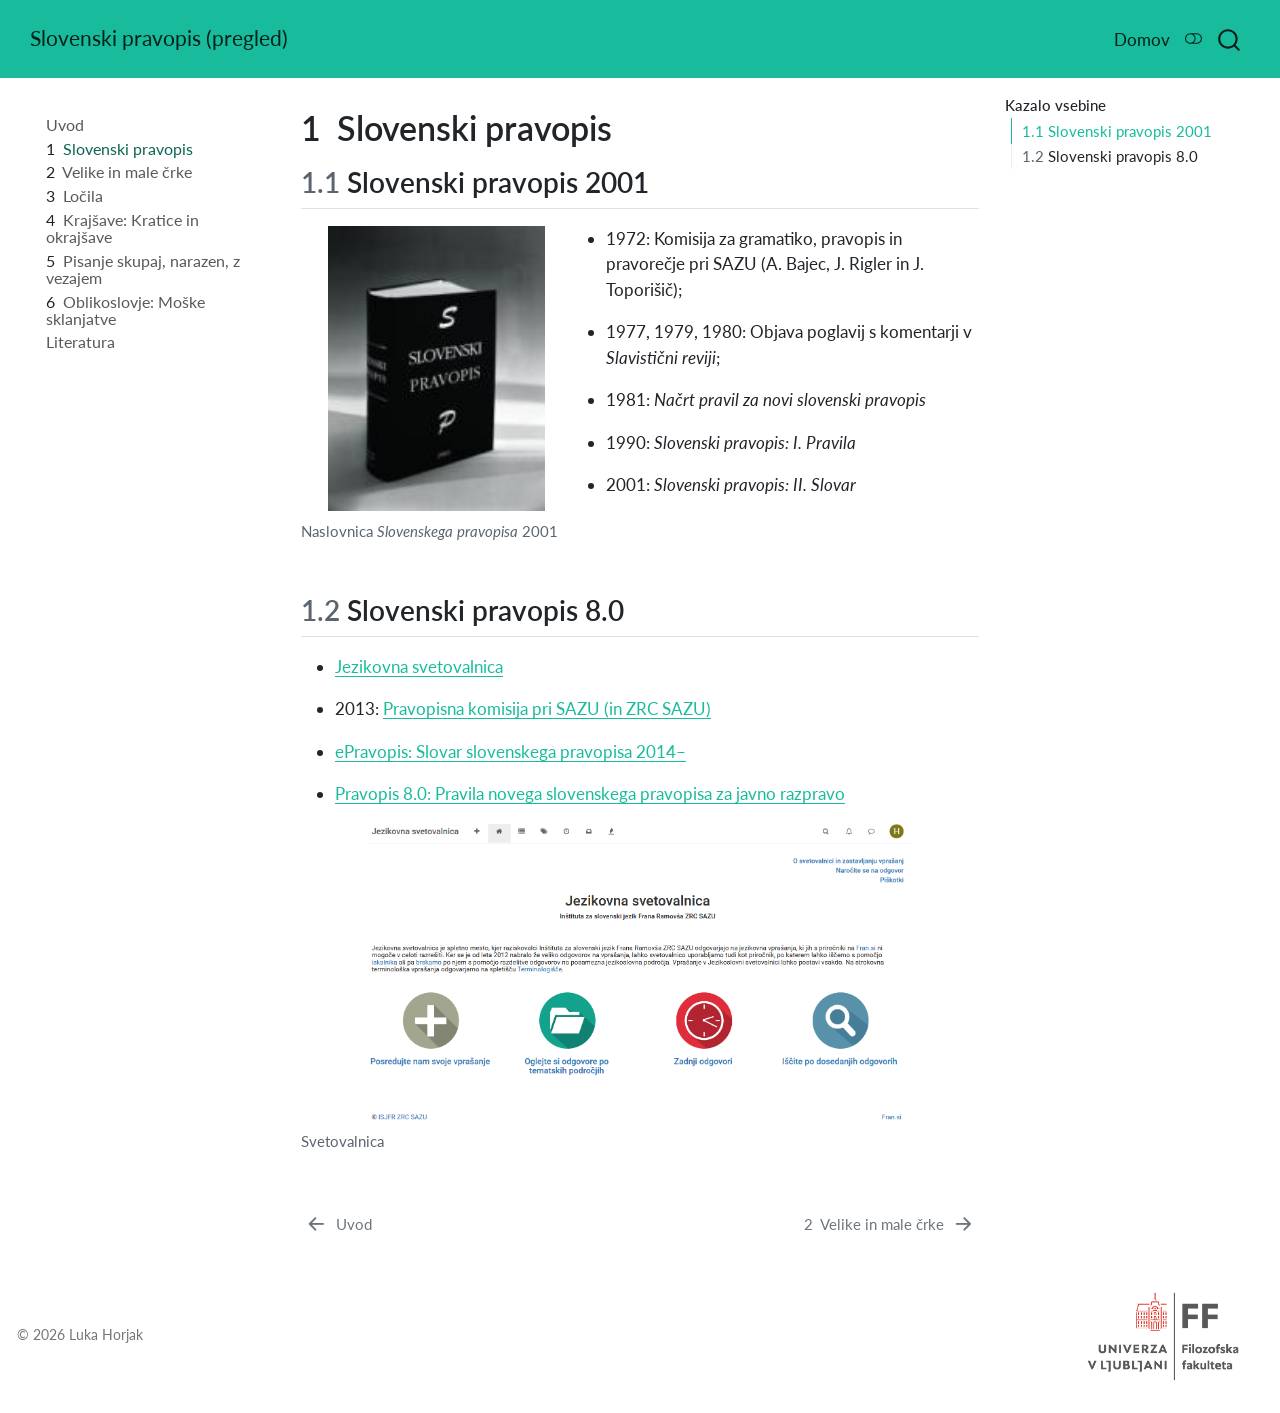
==== _1Pravopis1.html @ 8e30210f "Built site for gh-pages" ====
<!DOCTYPE html>
<html xmlns="http://www.w3.org/1999/xhtml" lang="sl" xml:lang="sl"><head>

<meta charset="utf-8">
<meta name="generator" content="quarto-1.9.37">

<meta name="viewport" content="width=device-width, initial-scale=1.0, user-scalable=yes">


<title>1&nbsp; Slovenski pravopis – Slovenski pravopis (pregled)</title>
<style>
/* Default styles provided by pandoc.
** See https://pandoc.org/MANUAL.html#variables-for-html for config info.
*/
code{white-space: pre-wrap;}
span.smallcaps{font-variant: small-caps;}
div.columns{display: flex; gap: min(4vw, 1.5em);}
div.column{flex: auto; overflow-x: auto;}
div.hanging-indent{margin-left: 1.5em; text-indent: -1.5em;}
ul.task-list{list-style: none;}
ul.task-list li input[type="checkbox"] {
  width: 0.8em;
  margin: 0 0.8em 0.2em -1em; /* quarto-specific, see https://github.com/quarto-dev/quarto-cli/issues/4556 */ 
  vertical-align: middle;
}
</style>


<script src="site_libs/quarto-nav/quarto-nav.js"></script>
<script src="site_libs/quarto-nav/headroom.min.js"></script>
<script src="site_libs/clipboard/clipboard.min.js"></script>
<script src="site_libs/quarto-search/autocomplete.umd.js"></script>
<script src="site_libs/quarto-search/fuse.min.js"></script>
<script src="site_libs/quarto-search/quarto-search.js"></script>
<meta name="quarto:offset" content="./">
<link href="./_2Začetnica.html" rel="next">
<link href="./index.html" rel="prev">
<script src="site_libs/quarto-html/quarto.js" type="module"></script>
<script src="site_libs/quarto-html/tabsets/tabsets.js" type="module"></script>
<script src="site_libs/quarto-html/popper.min.js"></script>
<script src="site_libs/quarto-html/tippy.umd.min.js"></script>
<script src="site_libs/quarto-html/anchor.min.js"></script>
<link href="site_libs/quarto-html/tippy.css" rel="stylesheet">
<link href="site_libs/quarto-html/quarto-syntax-highlighting-7f8f88aac4f3542376d5c11b86a4c14d.css" rel="stylesheet" class="quarto-color-scheme" id="quarto-text-highlighting-styles">
<link href="site_libs/quarto-html/quarto-syntax-highlighting-dark-d0ae9245876894da5ac7e18953ecc5cc.css" rel="stylesheet" class="quarto-color-scheme quarto-color-alternate" id="quarto-text-highlighting-styles">
<link href="site_libs/quarto-html/quarto-syntax-highlighting-7f8f88aac4f3542376d5c11b86a4c14d.css" rel="stylesheet" class="quarto-color-scheme-extra" id="quarto-text-highlighting-styles">
<script src="site_libs/bootstrap/bootstrap.min.js"></script>
<link href="site_libs/bootstrap/bootstrap-icons.css" rel="stylesheet">
<link href="site_libs/bootstrap/bootstrap-34a0e9f81c705c5f6744f10ed2066b87.min.css" rel="stylesheet" append-hash="true" class="quarto-color-scheme" id="quarto-bootstrap" data-mode="light">
<link href="site_libs/bootstrap/bootstrap-dark-d12fa299449e4def4713b2e7ab07e7f0.min.css" rel="stylesheet" append-hash="true" class="quarto-color-scheme quarto-color-alternate" id="quarto-bootstrap" data-mode="dark">
<link href="site_libs/bootstrap/bootstrap-34a0e9f81c705c5f6744f10ed2066b87.min.css" rel="stylesheet" append-hash="true" class="quarto-color-scheme-extra" id="quarto-bootstrap" data-mode="light">
<script id="quarto-search-options" type="application/json">{
  "location": "navbar",
  "copy-button": false,
  "collapse-after": 3,
  "panel-placement": "end",
  "type": "overlay",
  "limit": 50,
  "keyboard-shortcut": [
    "f",
    "/",
    "s"
  ],
  "show-item-context": false,
  "language": {
    "search-no-results-text": "Ni rezultatov",
    "search-matching-documents-text": "ujemajoči se dokumenti",
    "search-copy-link-title": "Kopiraj povezavo do iskanja",
    "search-hide-matches-text": "Skrij dodatne zadetke",
    "search-more-match-text": "več zadetkov v tem dokumentu",
    "search-more-matches-text": "več zadetkov v tem dokumentu",
    "search-clear-button-title": "Počisti",
    "search-text-placeholder": "",
    "search-detached-cancel-button-title": "Prekliči",
    "search-submit-button-title": "Pošlji",
    "search-label": "Iskanje"
  }
}</script>


</head>

<body class="nav-sidebar floating nav-fixed quarto-light"><script id="quarto-html-before-body" type="application/javascript">
    const toggleBodyColorMode = (bsSheetEl) => {
      const mode = bsSheetEl.getAttribute("data-mode");
      const bodyEl = window.document.querySelector("body");
      if (mode === "dark") {
        bodyEl.classList.add("quarto-dark");
        bodyEl.classList.remove("quarto-light");
      } else {
        bodyEl.classList.add("quarto-light");
        bodyEl.classList.remove("quarto-dark");
      }
    }
    const toggleBodyColorPrimary = () => {
      const bsSheetEl = window.document.querySelector("link#quarto-bootstrap:not([rel=disabled-stylesheet])");
      if (bsSheetEl) {
        toggleBodyColorMode(bsSheetEl);
      }
    }
    const setColorSchemeToggle = (alternate) => {
      const toggles = window.document.querySelectorAll('.quarto-color-scheme-toggle');
      for (let i=0; i < toggles.length; i++) {
        const toggle = toggles[i];
        if (toggle) {
          if (alternate) {
            toggle.classList.add("alternate");
          } else {
            toggle.classList.remove("alternate");
          }
        }
      }
    };
    const toggleColorMode = (alternate) => {
      // Switch the stylesheets
      const primaryStylesheets = window.document.querySelectorAll('link.quarto-color-scheme:not(.quarto-color-alternate)');
      const alternateStylesheets = window.document.querySelectorAll('link.quarto-color-scheme.quarto-color-alternate');
      manageTransitions('#quarto-margin-sidebar .nav-link', false);
      if (alternate) {
        // note: dark is layered on light, we don't disable primary!
        enableStylesheet(alternateStylesheets);
        for (const sheetNode of alternateStylesheets) {
          if (sheetNode.id === "quarto-bootstrap") {
            toggleBodyColorMode(sheetNode);
          }
        }
      } else {
        disableStylesheet(alternateStylesheets);
        enableStylesheet(primaryStylesheets)
        toggleBodyColorPrimary();
      }
      manageTransitions('#quarto-margin-sidebar .nav-link', true);
      // Switch the toggles
      setColorSchemeToggle(alternate)
      // Hack to workaround the fact that safari doesn't
      // properly recolor the scrollbar when toggling (#1455)
      if (navigator.userAgent.indexOf('Safari') > 0 && navigator.userAgent.indexOf('Chrome') == -1) {
        manageTransitions("body", false);
        window.scrollTo(0, 1);
        setTimeout(() => {
          window.scrollTo(0, 0);
          manageTransitions("body", true);
        }, 40);
      }
    }
    const disableStylesheet = (stylesheets) => {
      for (let i=0; i < stylesheets.length; i++) {
        const stylesheet = stylesheets[i];
        stylesheet.rel = 'disabled-stylesheet';
      }
    }
    const enableStylesheet = (stylesheets) => {
      for (let i=0; i < stylesheets.length; i++) {
        const stylesheet = stylesheets[i];
        if(stylesheet.rel !== 'stylesheet') { // for Chrome, which will still FOUC without this check
          stylesheet.rel = 'stylesheet';
        }
      }
    }
    const manageTransitions = (selector, allowTransitions) => {
      const els = window.document.querySelectorAll(selector);
      for (let i=0; i < els.length; i++) {
        const el = els[i];
        if (allowTransitions) {
          el.classList.remove('notransition');
        } else {
          el.classList.add('notransition');
        }
      }
    }
    const isFileUrl = () => {
      return window.location.protocol === 'file:';
    }
    const hasAlternateSentinel = () => {
      let styleSentinel = getColorSchemeSentinel();
      if (styleSentinel !== null) {
        return styleSentinel === "alternate";
      } else {
        return false;
      }
    }
    const setStyleSentinel = (alternate) => {
      const value = alternate ? "alternate" : "default";
      if (!isFileUrl()) {
        window.localStorage.setItem("quarto-color-scheme", value);
      } else {
        localAlternateSentinel = value;
      }
    }
    const getColorSchemeSentinel = () => {
      if (!isFileUrl()) {
        const storageValue = window.localStorage.getItem("quarto-color-scheme");
        return storageValue != null ? storageValue : localAlternateSentinel;
      } else {
        return localAlternateSentinel;
      }
    }
    const toggleGiscusIfUsed = (isAlternate, darkModeDefault) => {
      const baseTheme = document.querySelector('#giscus-base-theme')?.value ?? 'light';
      const alternateTheme = document.querySelector('#giscus-alt-theme')?.value ?? 'dark';
      let newTheme = '';
      if(authorPrefersDark) {
        newTheme = isAlternate ? baseTheme : alternateTheme;
      } else {
        newTheme = isAlternate ? alternateTheme : baseTheme;
      }
      const changeGiscusTheme = () => {
        // From: https://github.com/giscus/giscus/issues/336
        const sendMessage = (message) => {
          const iframe = document.querySelector('iframe.giscus-frame');
          if (!iframe) return;
          iframe.contentWindow.postMessage({ giscus: message }, 'https://giscus.app');
        }
        sendMessage({
          setConfig: {
            theme: newTheme
          }
        });
      }
      const isGiscussLoaded = window.document.querySelector('iframe.giscus-frame') !== null;
      if (isGiscussLoaded) {
        changeGiscusTheme();
      }
    };
    const authorPrefersDark = false;
    const darkModeDefault = authorPrefersDark;
      document.querySelector('link#quarto-text-highlighting-styles.quarto-color-scheme-extra').rel = 'disabled-stylesheet';
      document.querySelector('link#quarto-bootstrap.quarto-color-scheme-extra').rel = 'disabled-stylesheet';
    let localAlternateSentinel = darkModeDefault ? 'alternate' : 'default';
    // Dark / light mode switch
    window.quartoToggleColorScheme = () => {
      // Read the current dark / light value
      let toAlternate = !hasAlternateSentinel();
      toggleColorMode(toAlternate);
      setStyleSentinel(toAlternate);
      toggleGiscusIfUsed(toAlternate, darkModeDefault);
      window.dispatchEvent(new Event('resize'));
    };
    // Switch to dark mode if need be
    if (hasAlternateSentinel()) {
      toggleColorMode(true);
    } else {
      toggleColorMode(false);
    }
  </script>

<div id="quarto-search-results"></div>
  <header id="quarto-header" class="headroom fixed-top">
    <nav class="navbar navbar-expand-lg " data-bs-theme="dark">
      <div class="navbar-container container-fluid">
      <div class="navbar-brand-container mx-auto">
    <a class="navbar-brand" href="./index.html">
    <span class="navbar-title">Slovenski pravopis (pregled)</span>
    </a>
  </div>
            <div id="quarto-search" class="" title="Iskanje"></div>
          <button class="navbar-toggler" type="button" data-bs-toggle="collapse" data-bs-target="#navbarCollapse" aria-controls="navbarCollapse" role="menu" aria-expanded="false" aria-label="Preklopi navigacijo" onclick="if (window.quartoToggleHeadroom) { window.quartoToggleHeadroom(); }">
  <span class="navbar-toggler-icon"></span>
</button>
          <div class="collapse navbar-collapse" id="navbarCollapse">
            <ul class="navbar-nav navbar-nav-scroll ms-auto">
  <li class="nav-item">
    <a class="nav-link active" href="./index.html" aria-current="page"> 
<span class="menu-text">Domov</span></a>
  </li>  
</ul>
          </div> <!-- /navcollapse -->
            <div class="quarto-navbar-tools">
  <a href="" class="quarto-color-scheme-toggle quarto-navigation-tool  px-1" onclick="window.quartoToggleColorScheme(); return false;" title="Preklopi temni način"><i class="bi"></i></a>
</div>
      </div> <!-- /container-fluid -->
    </nav>
  <nav class="quarto-secondary-nav">
    <div class="container-fluid d-flex">
      <button type="button" class="quarto-btn-toggle btn" data-bs-toggle="collapse" role="button" data-bs-target=".quarto-sidebar-collapse-item" aria-controls="quarto-sidebar" aria-expanded="false" aria-label="Preklopi navigacijo v stranski vrstici" onclick="if (window.quartoToggleHeadroom) { window.quartoToggleHeadroom(); }">
        <i class="bi bi-layout-text-sidebar-reverse"></i>
      </button>
        <nav class="quarto-page-breadcrumbs" aria-label="breadcrumb"><ol class="breadcrumb"><li class="breadcrumb-item"><a href="./_1Pravopis1.html"><span class="chapter-number">1</span>&nbsp; <span class="chapter-title">Slovenski pravopis</span></a></li></ol></nav>
        <a class="flex-grow-1" role="navigation" data-bs-toggle="collapse" data-bs-target=".quarto-sidebar-collapse-item" aria-controls="quarto-sidebar" aria-expanded="false" aria-label="Preklopi navigacijo v stranski vrstici" onclick="if (window.quartoToggleHeadroom) { window.quartoToggleHeadroom(); }">      
        </a>
    </div>
  </nav>
</header>
<!-- content -->
<div id="quarto-content" class="quarto-container page-columns page-rows-contents page-layout-article page-navbar">
<!-- sidebar -->
  <nav id="quarto-sidebar" class="sidebar collapse collapse-horizontal quarto-sidebar-collapse-item sidebar-navigation floating overflow-auto">
    <div class="sidebar-menu-container"> 
    <ul class="list-unstyled mt-1">
        <li class="sidebar-item">
  <div class="sidebar-item-container"> 
  <a href="./index.html" class="sidebar-item-text sidebar-link">
 <span class="menu-text">Uvod</span></a>
  </div>
</li>
        <li class="sidebar-item">
  <div class="sidebar-item-container"> 
  <a href="./_1Pravopis1.html" class="sidebar-item-text sidebar-link active">
 <span class="menu-text"><span class="chapter-number">1</span>&nbsp; <span class="chapter-title">Slovenski pravopis</span></span></a>
  </div>
</li>
        <li class="sidebar-item">
  <div class="sidebar-item-container"> 
  <a href="./_2Začetnica.html" class="sidebar-item-text sidebar-link">
 <span class="menu-text"><span class="chapter-number">2</span>&nbsp; <span class="chapter-title">Velike in male črke</span></span></a>
  </div>
</li>
        <li class="sidebar-item">
  <div class="sidebar-item-container"> 
  <a href="./_3Ločila.html" class="sidebar-item-text sidebar-link">
 <span class="menu-text"><span class="chapter-number">3</span>&nbsp; <span class="chapter-title">Ločila</span></span></a>
  </div>
</li>
        <li class="sidebar-item">
  <div class="sidebar-item-container"> 
  <a href="./_4Kratice.html" class="sidebar-item-text sidebar-link">
 <span class="menu-text"><span class="chapter-number">4</span>&nbsp; <span class="chapter-title">Krajšave: Kratice in okrajšave</span></span></a>
  </div>
</li>
        <li class="sidebar-item">
  <div class="sidebar-item-container"> 
  <a href="./_5Pisanje.html" class="sidebar-item-text sidebar-link">
 <span class="menu-text"><span class="chapter-number">5</span>&nbsp; <span class="chapter-title">Pisanje skupaj, narazen, z vezajem</span></span></a>
  </div>
</li>
        <li class="sidebar-item">
  <div class="sidebar-item-container"> 
  <a href="./_6Sklanjatve.html" class="sidebar-item-text sidebar-link">
 <span class="menu-text"><span class="chapter-number">6</span>&nbsp; <span class="chapter-title">Oblikoslovje: Moške sklanjatve</span></span></a>
  </div>
</li>
        <li class="sidebar-item">
  <div class="sidebar-item-container"> 
  <a href="./references.html" class="sidebar-item-text sidebar-link">
 <span class="menu-text">Literatura</span></a>
  </div>
</li>
    </ul>
    </div>
</nav>
<div id="quarto-sidebar-glass" class="quarto-sidebar-collapse-item" data-bs-toggle="collapse" data-bs-target=".quarto-sidebar-collapse-item"></div>
<!-- margin-sidebar -->
    <div id="quarto-margin-sidebar" class="sidebar margin-sidebar">
        <nav id="TOC" role="doc-toc" class="toc-active">
    <h2 id="toc-title">Kazalo vsebine</h2>
   
  <ul>
  <li><a href="#slovenski-pravopis-2001" id="toc-slovenski-pravopis-2001" class="nav-link active" data-scroll-target="#slovenski-pravopis-2001"><span class="header-section-number">1.1</span> Slovenski pravopis 2001</a></li>
  <li><a href="#slovenski-pravopis-8.0" id="toc-slovenski-pravopis-8.0" class="nav-link" data-scroll-target="#slovenski-pravopis-8.0"><span class="header-section-number">1.2</span> Slovenski pravopis 8.0</a></li>
  </ul>
</nav>
    </div>
<!-- main -->
<main class="content" id="quarto-document-content">


<header id="title-block-header" class="quarto-title-block default">
<div class="quarto-title">
<h1 class="title"><span class="chapter-number">1</span>&nbsp; <span class="chapter-title">Slovenski pravopis</span></h1>
</div>



<div class="quarto-title-meta">

    
  
    
  </div>
  


</header>


<section id="slovenski-pravopis-2001" class="level2" data-number="1.1">
<h2 data-number="1.1" class="anchored" data-anchor-id="slovenski-pravopis-2001"><span class="header-section-number">1.1</span> Slovenski pravopis 2001</h2>
<div class="columns">
<div class="column" style="width:40%;">
<div class="quarto-figure quarto-figure-center">
<figure class="figure">
<p><img src="images/SP2001.jpg" class="img-fluid figure-img" style="width:80.0%"></p>
<figcaption>Naslovnica <em>Slovenskega pravopisa</em> 2001</figcaption>
</figure>
</div>
</div><div class="column" style="width:60%;">
<ul>
<li><p>1972: Komisija za gramatiko, pravopis in pravorečje pri SAZU (A. Bajec, J. Rigler in J. Toporišič);</p></li>
<li><p>1977, 1979, 1980: Objava poglavij s komentarji v <em>Slavistični reviji</em>;</p></li>
<li><p>1981: <em>Načrt pravil za novi slovenski pravopis</em></p></li>
<li><p>1990: <em>Slovenski pravopis: I. Pravila</em></p></li>
<li><p>2001: <em>Slovenski pravopis: II. Slovar</em></p></li>
</ul>
</div>
</div>
</section>
<section id="slovenski-pravopis-8.0" class="level2" data-number="1.2">
<h2 data-number="1.2" class="anchored" data-anchor-id="slovenski-pravopis-8.0"><span class="header-section-number">1.2</span> Slovenski pravopis 8.0</h2>
<ul>
<li><p><a href="http://www.fran.si/iskanje?FilteredDictionaryIds=151&amp;View=1&amp;Query=%2A">Jezikovna svetovalnica</a></p></li>
<li><p>2013: <a href="http://pravopisna-komisija.sazu.si/Domov.aspx">Pravopisna komisija pri SAZU (in ZRC SAZU)</a></p></li>
<li><p><a href="http://www.fran.si/iskanje?FilteredDictionaryIds=135&amp;View=1&amp;Query=%2A">ePravopis: Slovar slovenskega pravopisa 2014–</a></p></li>
<li><p><a href="https://www.fran.si/pravopis8">Pravopis 8.0: Pravila novega slovenskega pravopisa za javno razpravo</a></p></li>
</ul>
<div class="center">
<div class="quarto-figure quarto-figure-center">
<figure class="figure">
<p><img src="images/jezikovna_svetovalnica.png" class="img-fluid figure-img" style="width:80.0%"></p>
<figcaption>Svetovalnica</figcaption>
</figure>
</div>
</div>


</section>

</main> <!-- /main -->
<script id="quarto-html-after-body" type="application/javascript">
  window.document.addEventListener("DOMContentLoaded", function (event) {
    // Ensure there is a toggle, if there isn't float one in the top right
    if (window.document.querySelector('.quarto-color-scheme-toggle') === null) {
      const a = window.document.createElement('a');
      a.classList.add('top-right');
      a.classList.add('quarto-color-scheme-toggle');
      a.href = "";
      a.onclick = function() { try { window.quartoToggleColorScheme(); } catch {} return false; };
      const i = window.document.createElement("i");
      i.classList.add('bi');
      a.appendChild(i);
      window.document.body.appendChild(a);
    }
    setColorSchemeToggle(hasAlternateSentinel())
    const icon = "";
    const anchorJS = new window.AnchorJS();
    anchorJS.options = {
      placement: 'right',
      icon: icon
    };
    anchorJS.add('.anchored');
    const isCodeAnnotation = (el) => {
      for (const clz of el.classList) {
        if (clz.startsWith('code-annotation-')) {                     
          return true;
        }
      }
      return false;
    }
    const onCopySuccess = function(e) {
      // button target
      const button = e.trigger;
      // don't keep focus
      button.blur();
      // flash "checked"
      button.classList.add('code-copy-button-checked');
      var currentTitle = button.getAttribute("title");
      button.setAttribute("title", "Kopirano!");
      let tooltip;
      if (window.bootstrap) {
        button.setAttribute("data-bs-toggle", "tooltip");
        button.setAttribute("data-bs-placement", "left");
        button.setAttribute("data-bs-title", "Kopirano!");
        tooltip = new bootstrap.Tooltip(button, 
          { trigger: "manual", 
            customClass: "code-copy-button-tooltip",
            offset: [0, -8]});
        tooltip.show();    
      }
      setTimeout(function() {
        if (tooltip) {
          tooltip.hide();
          button.removeAttribute("data-bs-title");
          button.removeAttribute("data-bs-toggle");
          button.removeAttribute("data-bs-placement");
        }
        button.setAttribute("title", currentTitle);
        button.classList.remove('code-copy-button-checked');
      }, 1000);
      // clear code selection
      e.clearSelection();
    }
    const getTextToCopy = function(trigger) {
      const outerScaffold = trigger.parentElement.cloneNode(true);
      const codeEl = outerScaffold.querySelector('code');
      for (const childEl of codeEl.children) {
        if (isCodeAnnotation(childEl)) {
          childEl.remove();
        }
      }
      return codeEl.innerText;
    }
    const clipboard = new window.ClipboardJS('.code-copy-button:not([data-in-quarto-modal])', {
      text: getTextToCopy
    });
    clipboard.on('success', onCopySuccess);
    if (window.document.getElementById('quarto-embedded-source-code-modal')) {
      const clipboardModal = new window.ClipboardJS('.code-copy-button[data-in-quarto-modal]', {
        text: getTextToCopy,
        container: window.document.getElementById('quarto-embedded-source-code-modal')
      });
      clipboardModal.on('success', onCopySuccess);
    }
      var localhostRegex = new RegExp(/^(?:http|https):\/\/localhost\:?[0-9]*\//);
      var mailtoRegex = new RegExp(/^mailto:/);
        var filterRegex = new RegExp('/' + window.location.host + '/');
      var isInternal = (href) => {
          return filterRegex.test(href) || localhostRegex.test(href) || mailtoRegex.test(href);
      }
      // Inspect non-navigation links and adorn them if external
     var links = window.document.querySelectorAll('a[href]:not(.nav-link):not(.navbar-brand):not(.toc-action):not(.sidebar-link):not(.sidebar-item-toggle):not(.pagination-link):not(.no-external):not([aria-hidden]):not(.dropdown-item):not(.quarto-navigation-tool):not(.about-link)');
      for (var i=0; i<links.length; i++) {
        const link = links[i];
        if (!isInternal(link.href)) {
          // undo the damage that might have been done by quarto-nav.js in the case of
          // links that we want to consider external
          if (link.dataset.originalHref !== undefined) {
            link.href = link.dataset.originalHref;
          }
        }
      }
    function tippyHover(el, contentFn, onTriggerFn, onUntriggerFn) {
      const config = {
        allowHTML: true,
        maxWidth: 500,
        delay: 100,
        arrow: false,
        appendTo: function(el) {
            return el.parentElement;
        },
        interactive: true,
        interactiveBorder: 10,
        theme: 'quarto',
        placement: 'bottom-start',
      };
      if (contentFn) {
        config.content = contentFn;
      }
      if (onTriggerFn) {
        config.onTrigger = onTriggerFn;
      }
      if (onUntriggerFn) {
        config.onUntrigger = onUntriggerFn;
      }
      window.tippy(el, config); 
    }
    const noterefs = window.document.querySelectorAll('a[role="doc-noteref"]');
    for (var i=0; i<noterefs.length; i++) {
      const ref = noterefs[i];
      tippyHover(ref, function() {
        // use id or data attribute instead here
        let href = ref.getAttribute('data-footnote-href') || ref.getAttribute('href');
        try { href = new URL(href).hash; } catch {}
        const id = href.replace(/^#\/?/, "");
        const note = window.document.getElementById(id);
        if (note) {
          return note.innerHTML;
        } else {
          return "";
        }
      });
    }
    const xrefs = window.document.querySelectorAll('a.quarto-xref');
    const processXRef = (id, note) => {
      // Strip column container classes
      const stripColumnClz = (el) => {
        el.classList.remove("page-full", "page-columns");
        if (el.children) {
          for (const child of el.children) {
            stripColumnClz(child);
          }
        }
      }
      stripColumnClz(note)
      if (id === null || id.startsWith('sec-')) {
        // Special case sections, only their first couple elements
        const container = document.createElement("div");
        if (note.children && note.children.length > 2) {
          container.appendChild(note.children[0].cloneNode(true));
          for (let i = 1; i < note.children.length; i++) {
            const child = note.children[i];
            if (child.tagName === "P" && child.innerText === "") {
              continue;
            } else {
              container.appendChild(child.cloneNode(true));
              break;
            }
          }
          if (window.Quarto?.typesetMath) {
            window.Quarto.typesetMath(container);
          }
          return container.innerHTML
        } else {
          if (window.Quarto?.typesetMath) {
            window.Quarto.typesetMath(note);
          }
          return note.innerHTML;
        }
      } else {
        // Remove any anchor links if they are present
        const anchorLink = note.querySelector('a.anchorjs-link');
        if (anchorLink) {
          anchorLink.remove();
        }
        if (window.Quarto?.typesetMath) {
          window.Quarto.typesetMath(note);
        }
        if (note.classList.contains("callout")) {
          return note.outerHTML;
        } else {
          return note.innerHTML;
        }
      }
    }
    for (var i=0; i<xrefs.length; i++) {
      const xref = xrefs[i];
      tippyHover(xref, undefined, function(instance) {
        instance.disable();
        let url = xref.getAttribute('href');
        let hash = undefined; 
        if (url.startsWith('#')) {
          hash = url;
        } else {
          try { hash = new URL(url).hash; } catch {}
        }
        if (hash) {
          const id = hash.replace(/^#\/?/, "");
          const note = window.document.getElementById(id);
          if (note !== null) {
            try {
              const html = processXRef(id, note.cloneNode(true));
              instance.setContent(html);
            } finally {
              instance.enable();
              instance.show();
            }
          } else {
            // See if we can fetch this
            fetch(url.split('#')[0])
            .then(res => res.text())
            .then(html => {
              const parser = new DOMParser();
              const htmlDoc = parser.parseFromString(html, "text/html");
              const note = htmlDoc.getElementById(id);
              if (note !== null) {
                const html = processXRef(id, note);
                instance.setContent(html);
              } 
            }).finally(() => {
              instance.enable();
              instance.show();
            });
          }
        } else {
          // See if we can fetch a full url (with no hash to target)
          // This is a special case and we should probably do some content thinning / targeting
          fetch(url)
          .then(res => res.text())
          .then(html => {
            const parser = new DOMParser();
            const htmlDoc = parser.parseFromString(html, "text/html");
            const note = htmlDoc.querySelector('main.content');
            if (note !== null) {
              // This should only happen for chapter cross references
              // (since there is no id in the URL)
              // remove the first header
              if (note.children.length > 0 && note.children[0].tagName === "HEADER") {
                note.children[0].remove();
              }
              const html = processXRef(null, note);
              instance.setContent(html);
            } 
          }).finally(() => {
            instance.enable();
            instance.show();
          });
        }
      }, function(instance) {
      });
    }
        let selectedAnnoteEl;
        const selectorForAnnotation = ( cell, annotation) => {
          let cellAttr = 'data-code-cell="' + cell + '"';
          let lineAttr = 'data-code-annotation="' +  annotation + '"';
          const selector = 'span[' + cellAttr + '][' + lineAttr + ']';
          return selector;
        }
        const selectCodeLines = (annoteEl) => {
          const doc = window.document;
          const targetCell = annoteEl.getAttribute("data-target-cell");
          const targetAnnotation = annoteEl.getAttribute("data-target-annotation");
          const annoteSpan = window.document.querySelector(selectorForAnnotation(targetCell, targetAnnotation));
          const lines = annoteSpan.getAttribute("data-code-lines").split(",");
          const lineIds = lines.map((line) => {
            return targetCell + "-" + line;
          })
          let top = null;
          let height = null;
          let parent = null;
          if (lineIds.length > 0) {
              //compute the position of the single el (top and bottom and make a div)
              const el = window.document.getElementById(lineIds[0]);
              top = el.offsetTop;
              height = el.offsetHeight;
              parent = el.parentElement.parentElement;
            if (lineIds.length > 1) {
              const lastEl = window.document.getElementById(lineIds[lineIds.length - 1]);
              const bottom = lastEl.offsetTop + lastEl.offsetHeight;
              height = bottom - top;
            }
            if (top !== null && height !== null && parent !== null) {
              // cook up a div (if necessary) and position it 
              let div = window.document.getElementById("code-annotation-line-highlight");
              if (div === null) {
                div = window.document.createElement("div");
                div.setAttribute("id", "code-annotation-line-highlight");
                div.style.position = 'absolute';
                parent.appendChild(div);
              }
              div.style.top = top - 2 + "px";
              div.style.height = height + 4 + "px";
              div.style.left = 0;
              let gutterDiv = window.document.getElementById("code-annotation-line-highlight-gutter");
              if (gutterDiv === null) {
                gutterDiv = window.document.createElement("div");
                gutterDiv.setAttribute("id", "code-annotation-line-highlight-gutter");
                gutterDiv.style.position = 'absolute';
                const codeCell = window.document.getElementById(targetCell);
                const gutter = codeCell.querySelector('.code-annotation-gutter');
                gutter.appendChild(gutterDiv);
              }
              gutterDiv.style.top = top - 2 + "px";
              gutterDiv.style.height = height + 4 + "px";
            }
            selectedAnnoteEl = annoteEl;
          }
        };
        const unselectCodeLines = () => {
          const elementsIds = ["code-annotation-line-highlight", "code-annotation-line-highlight-gutter"];
          elementsIds.forEach((elId) => {
            const div = window.document.getElementById(elId);
            if (div) {
              div.remove();
            }
          });
          selectedAnnoteEl = undefined;
        };
          // Handle positioning of the toggle
      window.addEventListener(
        "resize",
        throttle(() => {
          elRect = undefined;
          if (selectedAnnoteEl) {
            selectCodeLines(selectedAnnoteEl);
          }
        }, 10)
      );
      function throttle(fn, ms) {
      let throttle = false;
      let timer;
        return (...args) => {
          if(!throttle) { // first call gets through
              fn.apply(this, args);
              throttle = true;
          } else { // all the others get throttled
              if(timer) clearTimeout(timer); // cancel #2
              timer = setTimeout(() => {
                fn.apply(this, args);
                timer = throttle = false;
              }, ms);
          }
        };
      }
        // Attach click handler to the DT
        const annoteDls = window.document.querySelectorAll('dt[data-target-cell]');
        for (const annoteDlNode of annoteDls) {
          annoteDlNode.addEventListener('click', (event) => {
            const clickedEl = event.target;
            if (clickedEl !== selectedAnnoteEl) {
              unselectCodeLines();
              const activeEl = window.document.querySelector('dt[data-target-cell].code-annotation-active');
              if (activeEl) {
                activeEl.classList.remove('code-annotation-active');
              }
              selectCodeLines(clickedEl);
              clickedEl.classList.add('code-annotation-active');
            } else {
              // Unselect the line
              unselectCodeLines();
              clickedEl.classList.remove('code-annotation-active');
            }
          });
        }
    const findCites = (el) => {
      const parentEl = el.parentElement;
      if (parentEl) {
        const cites = parentEl.dataset.cites;
        if (cites) {
          return {
            el,
            cites: cites.split(' ')
          };
        } else {
          return findCites(el.parentElement)
        }
      } else {
        return undefined;
      }
    };
    var bibliorefs = window.document.querySelectorAll('a[role="doc-biblioref"]');
    for (var i=0; i<bibliorefs.length; i++) {
      const ref = bibliorefs[i];
      const citeInfo = findCites(ref);
      if (citeInfo) {
        tippyHover(citeInfo.el, function() {
          var popup = window.document.createElement('div');
          citeInfo.cites.forEach(function(cite) {
            var citeDiv = window.document.createElement('div');
            citeDiv.classList.add('hanging-indent');
            citeDiv.classList.add('csl-entry');
            var biblioDiv = window.document.getElementById('ref-' + cite);
            if (biblioDiv) {
              citeDiv.innerHTML = biblioDiv.innerHTML;
            }
            popup.appendChild(citeDiv);
          });
          return popup.innerHTML;
        });
      }
    }
  });
  </script>
<nav class="page-navigation">
  <div class="nav-page nav-page-previous">
      <a href="./index.html" class="pagination-link" aria-label="Uvod">
        <i class="bi bi-arrow-left-short"></i> <span class="nav-page-text">Uvod</span>
      </a>          
  </div>
  <div class="nav-page nav-page-next">
      <a href="./_2Začetnica.html" class="pagination-link" aria-label="Velike in male črke">
        <span class="nav-page-text"><span class="chapter-number">2</span>&nbsp; <span class="chapter-title">Velike in male črke</span></span> <i class="bi bi-arrow-right-short"></i>
      </a>
  </div>
</nav>
</div> <!-- /content -->
<footer class="footer">
  <div class="nav-footer">
    <div class="nav-footer-left">
<p>© 2026 Luka Horjak</p>
</div>   
    <div class="nav-footer-center">
      &nbsp;
    </div>
    <div class="nav-footer-right">
<p><img src="images\ul_ff-logover-rgb_barv.png" class="img-fluid" width="200"></p>
</div>
  </div>
</footer>




</body></html>
---- site_libs/quarto-html/tippy.css ----
.tippy-box[data-animation=fade][data-state=hidden]{opacity:0}[data-tippy-root]{max-width:calc(100vw - 10px)}.tippy-box{position:relative;background-color:#333;color:#fff;border-radius:4px;font-size:14px;line-height:1.4;white-space:normal;outline:0;transition-property:transform,visibility,opacity}.tippy-box[data-placement^=top]>.tippy-arrow{bottom:0}.tippy-box[data-placement^=top]>.tippy-arrow:before{bottom:-7px;left:0;border-width:8px 8px 0;border-top-color:initial;transform-origin:center top}.tippy-box[data-placement^=bottom]>.tippy-arrow{top:0}.tippy-box[data-placement^=bottom]>.tippy-arrow:before{top:-7px;left:0;border-width:0 8px 8px;border-bottom-color:initial;transform-origin:center bottom}.tippy-box[data-placement^=left]>.tippy-arrow{right:0}.tippy-box[data-placement^=left]>.tippy-arrow:before{border-width:8px 0 8px 8px;border-left-color:initial;right:-7px;transform-origin:center left}.tippy-box[data-placement^=right]>.tippy-arrow{left:0}.tippy-box[data-placement^=right]>.tippy-arrow:before{left:-7px;border-width:8px 8px 8px 0;border-right-color:initial;transform-origin:center right}.tippy-box[data-inertia][data-state=visible]{transition-timing-function:cubic-bezier(.54,1.5,.38,1.11)}.tippy-arrow{width:16px;height:16px;color:#333}.tippy-arrow:before{content:"";position:absolute;border-color:transparent;border-style:solid}.tippy-content{position:relative;padding:5px 9px;z-index:1}
---- site_libs/quarto-html/quarto-syntax-highlighting-7f8f88aac4f3542376d5c11b86a4c14d.css ----
/* quarto syntax highlight colors */
:root {
  --quarto-hl-ot-color: #003B4F;
  --quarto-hl-at-color: #657422;
  --quarto-hl-ss-color: #20794D;
  --quarto-hl-an-color: #5E5E5E;
  --quarto-hl-fu-color: #4758AB;
  --quarto-hl-st-color: #20794D;
  --quarto-hl-cf-color: #003B4F;
  --quarto-hl-op-color: #5E5E5E;
  --quarto-hl-er-color: #AD0000;
  --quarto-hl-bn-color: #AD0000;
  --quarto-hl-al-color: #AD0000;
  --quarto-hl-va-color: #111111;
  --quarto-hl-bu-color: inherit;
  --quarto-hl-ex-color: inherit;
  --quarto-hl-pp-color: #AD0000;
  --quarto-hl-in-color: #5E5E5E;
  --quarto-hl-vs-color: #20794D;
  --quarto-hl-wa-color: #5E5E5E;
  --quarto-hl-do-color: #5E5E5E;
  --quarto-hl-im-color: #00769E;
  --quarto-hl-ch-color: #20794D;
  --quarto-hl-dt-color: #AD0000;
  --quarto-hl-fl-color: #AD0000;
  --quarto-hl-co-color: #5E5E5E;
  --quarto-hl-cv-color: #5E5E5E;
  --quarto-hl-cn-color: #8f5902;
  --quarto-hl-sc-color: #5E5E5E;
  --quarto-hl-dv-color: #AD0000;
  --quarto-hl-kw-color: #003B4F;
}

/* other quarto variables */
:root {
  --quarto-font-monospace: SFMono-Regular, Menlo, Monaco, Consolas, "Liberation Mono", "Courier New", monospace;
}

/* syntax highlight based on Pandoc's rules */
pre > code.sourceCode > span {
  color: #003B4F;
}

code.sourceCode > span {
  color: #003B4F;
}

div.sourceCode,
div.sourceCode pre.sourceCode {
  color: #003B4F;
}

/* Normal */
code span {
  color: #003B4F;
}

/* Alert */
code span.al {
  color: #AD0000;
  font-style: inherit;
}

/* Annotation */
code span.an {
  color: #5E5E5E;
  font-style: inherit;
}

/* Attribute */
code span.at {
  color: #657422;
  font-style: inherit;
}

/* BaseN */
code span.bn {
  color: #AD0000;
  font-style: inherit;
}

/* BuiltIn */
code span.bu {
  font-style: inherit;
}

/* ControlFlow */
code span.cf {
  color: #003B4F;
  font-weight: bold;
  font-style: inherit;
}

/* Char */
code span.ch {
  color: #20794D;
  font-style: inherit;
}

/* Constant */
code span.cn {
  color: #8f5902;
  font-style: inherit;
}

/* Comment */
code span.co {
  color: #5E5E5E;
  font-style: inherit;
}

/* CommentVar */
code span.cv {
  color: #5E5E5E;
  font-style: italic;
}

/* Documentation */
code span.do {
  color: #5E5E5E;
  font-style: italic;
}

/* DataType */
code span.dt {
  color: #AD0000;
  font-style: inherit;
}

/* DecVal */
code span.dv {
  color: #AD0000;
  font-style: inherit;
}

/* Error */
code span.er {
  color: #AD0000;
  font-style: inherit;
}

/* Extension */
code span.ex {
  font-style: inherit;
}

/* Float */
code span.fl {
  color: #AD0000;
  font-style: inherit;
}

/* Function */
code span.fu {
  color: #4758AB;
  font-style: inherit;
}

/* Import */
code span.im {
  color: #00769E;
  font-style: inherit;
}

/* Information */
code span.in {
  color: #5E5E5E;
  font-style: inherit;
}

/* Keyword */
code span.kw {
  color: #003B4F;
  font-weight: bold;
  font-style: inherit;
}

/* Operator */
code span.op {
  color: #5E5E5E;
  font-style: inherit;
}

/* Other */
code span.ot {
  color: #003B4F;
  font-style: inherit;
}

/* Preprocessor */
code span.pp {
  color: #AD0000;
  font-style: inherit;
}

/* SpecialChar */
code span.sc {
  color: #5E5E5E;
  font-style: inherit;
}

/* SpecialString */
code span.ss {
  color: #20794D;
  font-style: inherit;
}

/* String */
code span.st {
  color: #20794D;
  font-style: inherit;
}

/* Variable */
code span.va {
  color: #111111;
  font-style: inherit;
}

/* VerbatimString */
code span.vs {
  color: #20794D;
  font-style: inherit;
}

/* Warning */
code span.wa {
  color: #5E5E5E;
  font-style: italic;
}

.prevent-inlining {
  content: "</";
}

/*# sourceMappingURL=789ad8cd35626ba772517505b42a116e.css.map */
---- site_libs/quarto-html/quarto-syntax-highlighting-dark-d0ae9245876894da5ac7e18953ecc5cc.css ----
/* quarto syntax highlight colors */
:root {
  --quarto-hl-al-color: #f07178;
  --quarto-hl-an-color: #d4d0ab;
  --quarto-hl-at-color: #00e0e0;
  --quarto-hl-bn-color: #d4d0ab;
  --quarto-hl-bu-color: #abe338;
  --quarto-hl-ch-color: #abe338;
  --quarto-hl-co-color: #f8f8f2;
  --quarto-hl-cv-color: #ffd700;
  --quarto-hl-cn-color: #ffd700;
  --quarto-hl-cf-color: #ffa07a;
  --quarto-hl-dt-color: #ffa07a;
  --quarto-hl-dv-color: #d4d0ab;
  --quarto-hl-do-color: #f8f8f2;
  --quarto-hl-er-color: #f07178;
  --quarto-hl-ex-color: #00e0e0;
  --quarto-hl-fl-color: #d4d0ab;
  --quarto-hl-fu-color: #ffa07a;
  --quarto-hl-im-color: #abe338;
  --quarto-hl-in-color: #d4d0ab;
  --quarto-hl-kw-color: #ffa07a;
  --quarto-hl-op-color: #ffa07a;
  --quarto-hl-ot-color: #00e0e0;
  --quarto-hl-pp-color: #dcc6e0;
  --quarto-hl-re-color: #00e0e0;
  --quarto-hl-sc-color: #abe338;
  --quarto-hl-ss-color: #abe338;
  --quarto-hl-st-color: #abe338;
  --quarto-hl-va-color: #00e0e0;
  --quarto-hl-vs-color: #abe338;
  --quarto-hl-wa-color: #dcc6e0;
}

/* other quarto variables */
:root {
  --quarto-font-monospace: SFMono-Regular, Menlo, Monaco, Consolas, "Liberation Mono", "Courier New", monospace;
}

/* syntax highlight based on Pandoc's rules */
pre > code.sourceCode > span {
  color: #f8f8f2;
}

code.sourceCode > span {
  color: #f8f8f2;
}

div.sourceCode,
div.sourceCode pre.sourceCode {
  color: #f8f8f2;
}

/* Normal */
code span {
  color: #f8f8f2;
}

/* Alert */
code span.al {
  color: #f07178;
}

/* Annotation */
code span.an {
  color: #d4d0ab;
}

/* Attribute */
code span.at {
  color: #00e0e0;
}

/* BaseN */
code span.bn {
  color: #d4d0ab;
}

/* BuiltIn */
code span.bu {
  color: #abe338;
}

/* ControlFlow */
code span.cf {
  font-weight: bold;
  color: #ffa07a;
}

/* Char */
code span.ch {
  color: #abe338;
}

/* Constant */
code span.cn {
  color: #ffd700;
}

/* Comment */
code span.co {
  font-style: italic;
  color: #f8f8f2;
}

/* CommentVar */
code span.cv {
  color: #ffd700;
}

/* Documentation */
code span.do {
  color: #f8f8f2;
}

/* DataType */
code span.dt {
  color: #ffa07a;
}

/* DecVal */
code span.dv {
  color: #d4d0ab;
}

/* Error */
code span.er {
  color: #f07178;
  text-decoration: underline;
}

/* Extension */
code span.ex {
  font-weight: bold;
  color: #00e0e0;
}

/* Float */
code span.fl {
  color: #d4d0ab;
}

/* Function */
code span.fu {
  color: #ffa07a;
}

/* Import */
code span.im {
  color: #abe338;
}

/* Information */
code span.in {
  color: #d4d0ab;
}

/* Keyword */
code span.kw {
  font-weight: bold;
  color: #ffa07a;
}

/* Operator */
code span.op {
  color: #ffa07a;
}

/* Other */
code span.ot {
  color: #00e0e0;
}

/* Preprocessor */
code span.pp {
  color: #dcc6e0;
}

/* RegionMarker */
code span.re {
  background-color: #f8f8f2;
  color: #00e0e0;
}

/* SpecialChar */
code span.sc {
  color: #abe338;
}

/* SpecialString */
code span.ss {
  color: #abe338;
}

/* String */
code span.st {
  color: #abe338;
}

/* Variable */
code span.va {
  color: #00e0e0;
}

/* VerbatimString */
code span.vs {
  color: #abe338;
}

/* Warning */
code span.wa {
  color: #dcc6e0;
}

.prevent-inlining {
  content: "</";
}

/*# sourceMappingURL=e2dac9153eaf3c552d5043f9565d03d7.css.map */
---- site_libs/quarto-html/quarto-syntax-highlighting-7f8f88aac4f3542376d5c11b86a4c14d.css ----
/* quarto syntax highlight colors */
:root {
  --quarto-hl-ot-color: #003B4F;
  --quarto-hl-at-color: #657422;
  --quarto-hl-ss-color: #20794D;
  --quarto-hl-an-color: #5E5E5E;
  --quarto-hl-fu-color: #4758AB;
  --quarto-hl-st-color: #20794D;
  --quarto-hl-cf-color: #003B4F;
  --quarto-hl-op-color: #5E5E5E;
  --quarto-hl-er-color: #AD0000;
  --quarto-hl-bn-color: #AD0000;
  --quarto-hl-al-color: #AD0000;
  --quarto-hl-va-color: #111111;
  --quarto-hl-bu-color: inherit;
  --quarto-hl-ex-color: inherit;
  --quarto-hl-pp-color: #AD0000;
  --quarto-hl-in-color: #5E5E5E;
  --quarto-hl-vs-color: #20794D;
  --quarto-hl-wa-color: #5E5E5E;
  --quarto-hl-do-color: #5E5E5E;
  --quarto-hl-im-color: #00769E;
  --quarto-hl-ch-color: #20794D;
  --quarto-hl-dt-color: #AD0000;
  --quarto-hl-fl-color: #AD0000;
  --quarto-hl-co-color: #5E5E5E;
  --quarto-hl-cv-color: #5E5E5E;
  --quarto-hl-cn-color: #8f5902;
  --quarto-hl-sc-color: #5E5E5E;
  --quarto-hl-dv-color: #AD0000;
  --quarto-hl-kw-color: #003B4F;
}

/* other quarto variables */
:root {
  --quarto-font-monospace: SFMono-Regular, Menlo, Monaco, Consolas, "Liberation Mono", "Courier New", monospace;
}

/* syntax highlight based on Pandoc's rules */
pre > code.sourceCode > span {
  color: #003B4F;
}

code.sourceCode > span {
  color: #003B4F;
}

div.sourceCode,
div.sourceCode pre.sourceCode {
  color: #003B4F;
}

/* Normal */
code span {
  color: #003B4F;
}

/* Alert */
code span.al {
  color: #AD0000;
  font-style: inherit;
}

/* Annotation */
code span.an {
  color: #5E5E5E;
  font-style: inherit;
}

/* Attribute */
code span.at {
  color: #657422;
  font-style: inherit;
}

/* BaseN */
code span.bn {
  color: #AD0000;
  font-style: inherit;
}

/* BuiltIn */
code span.bu {
  font-style: inherit;
}

/* ControlFlow */
code span.cf {
  color: #003B4F;
  font-weight: bold;
  font-style: inherit;
}

/* Char */
code span.ch {
  color: #20794D;
  font-style: inherit;
}

/* Constant */
code span.cn {
  color: #8f5902;
  font-style: inherit;
}

/* Comment */
code span.co {
  color: #5E5E5E;
  font-style: inherit;
}

/* CommentVar */
code span.cv {
  color: #5E5E5E;
  font-style: italic;
}

/* Documentation */
code span.do {
  color: #5E5E5E;
  font-style: italic;
}

/* DataType */
code span.dt {
  color: #AD0000;
  font-style: inherit;
}

/* DecVal */
code span.dv {
  color: #AD0000;
  font-style: inherit;
}

/* Error */
code span.er {
  color: #AD0000;
  font-style: inherit;
}

/* Extension */
code span.ex {
  font-style: inherit;
}

/* Float */
code span.fl {
  color: #AD0000;
  font-style: inherit;
}

/* Function */
code span.fu {
  color: #4758AB;
  font-style: inherit;
}

/* Import */
code span.im {
  color: #00769E;
  font-style: inherit;
}

/* Information */
code span.in {
  color: #5E5E5E;
  font-style: inherit;
}

/* Keyword */
code span.kw {
  color: #003B4F;
  font-weight: bold;
  font-style: inherit;
}

/* Operator */
code span.op {
  color: #5E5E5E;
  font-style: inherit;
}

/* Other */
code span.ot {
  color: #003B4F;
  font-style: inherit;
}

/* Preprocessor */
code span.pp {
  color: #AD0000;
  font-style: inherit;
}

/* SpecialChar */
code span.sc {
  color: #5E5E5E;
  font-style: inherit;
}

/* SpecialString */
code span.ss {
  color: #20794D;
  font-style: inherit;
}

/* String */
code span.st {
  color: #20794D;
  font-style: inherit;
}

/* Variable */
code span.va {
  color: #111111;
  font-style: inherit;
}

/* VerbatimString */
code span.vs {
  color: #20794D;
  font-style: inherit;
}

/* Warning */
code span.wa {
  color: #5E5E5E;
  font-style: italic;
}

.prevent-inlining {
  content: "</";
}

/*# sourceMappingURL=789ad8cd35626ba772517505b42a116e.css.map */
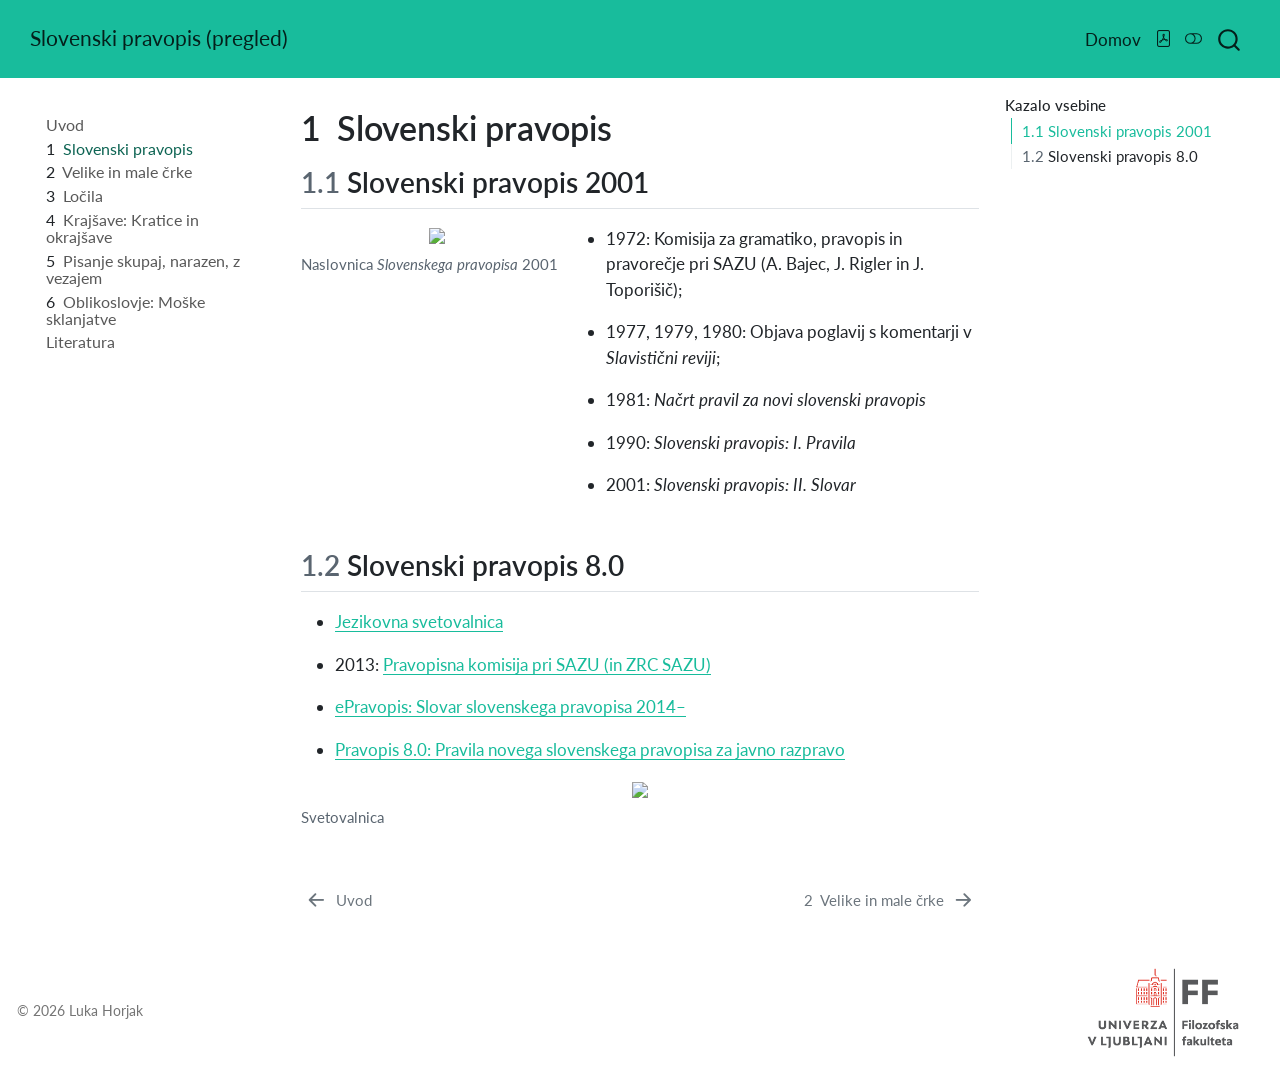
==== commit 89a920cf: "Built site for gh-pages" ====
--- a/_1Pravopis1.html
+++ b/_1Pravopis1.html
@@ -266,6 +266,7 @@
 </ul>
           </div> <!-- /navcollapse -->
             <div class="quarto-navbar-tools">
+    <a href="./slovenski-pravopis.pdf" title="Prenesi PDF" class="quarto-navigation-tool px-1" aria-label="Prenesi PDF"><i class="bi bi-file-pdf"></i></a>
   <a href="" class="quarto-color-scheme-toggle quarto-navigation-tool  px-1" onclick="window.quartoToggleColorScheme(); return false;" title="Preklopi temni način"><i class="bi"></i></a>
 </div>
       </div> <!-- /container-fluid -->
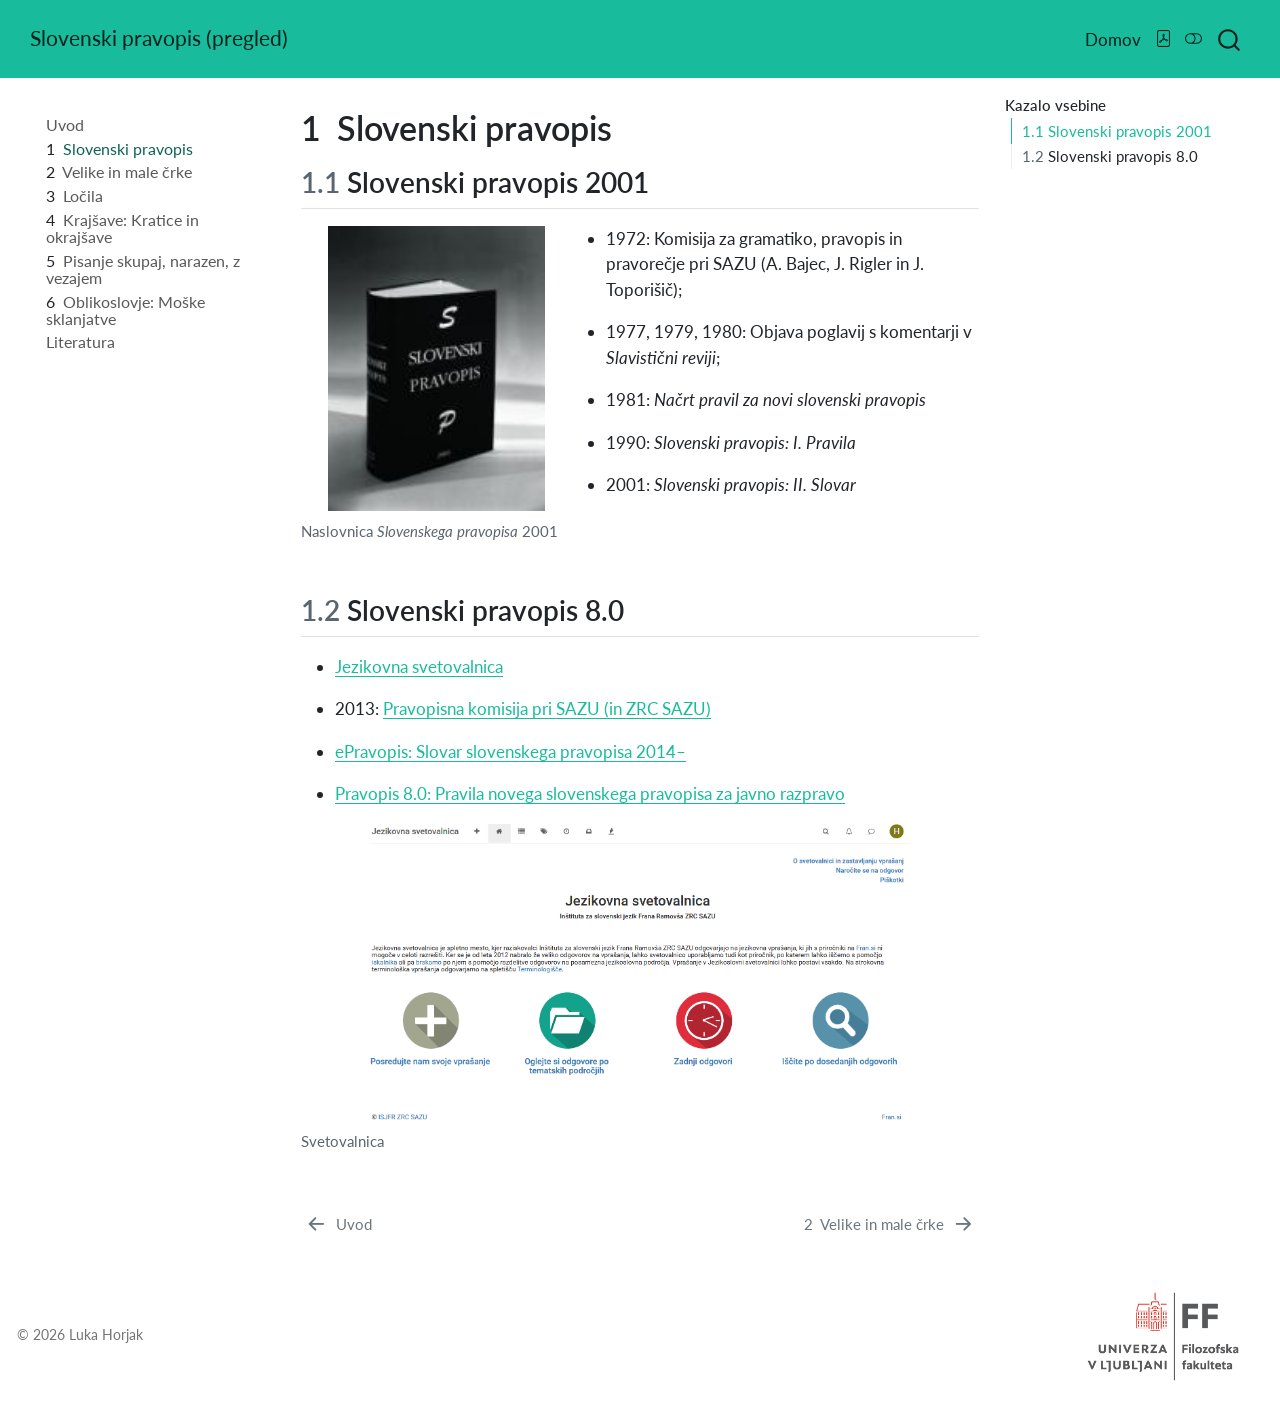
==== commit a871a371: "Built site for gh-pages" ====
--- a/_1Pravopis1.html
+++ b/_1Pravopis1.html
@@ -851,7 +851,7 @@
       &nbsp;
     </div>
     <div class="nav-footer-right">
-<p><img src="images\ul_ff-logover-rgb_barv.png" class="img-fluid" width="200"></p>
+<p><img src="images/ul_ff-logover-rgb_barv.png" class="img-fluid" width="200"></p>
 </div>
   </div>
 </footer>
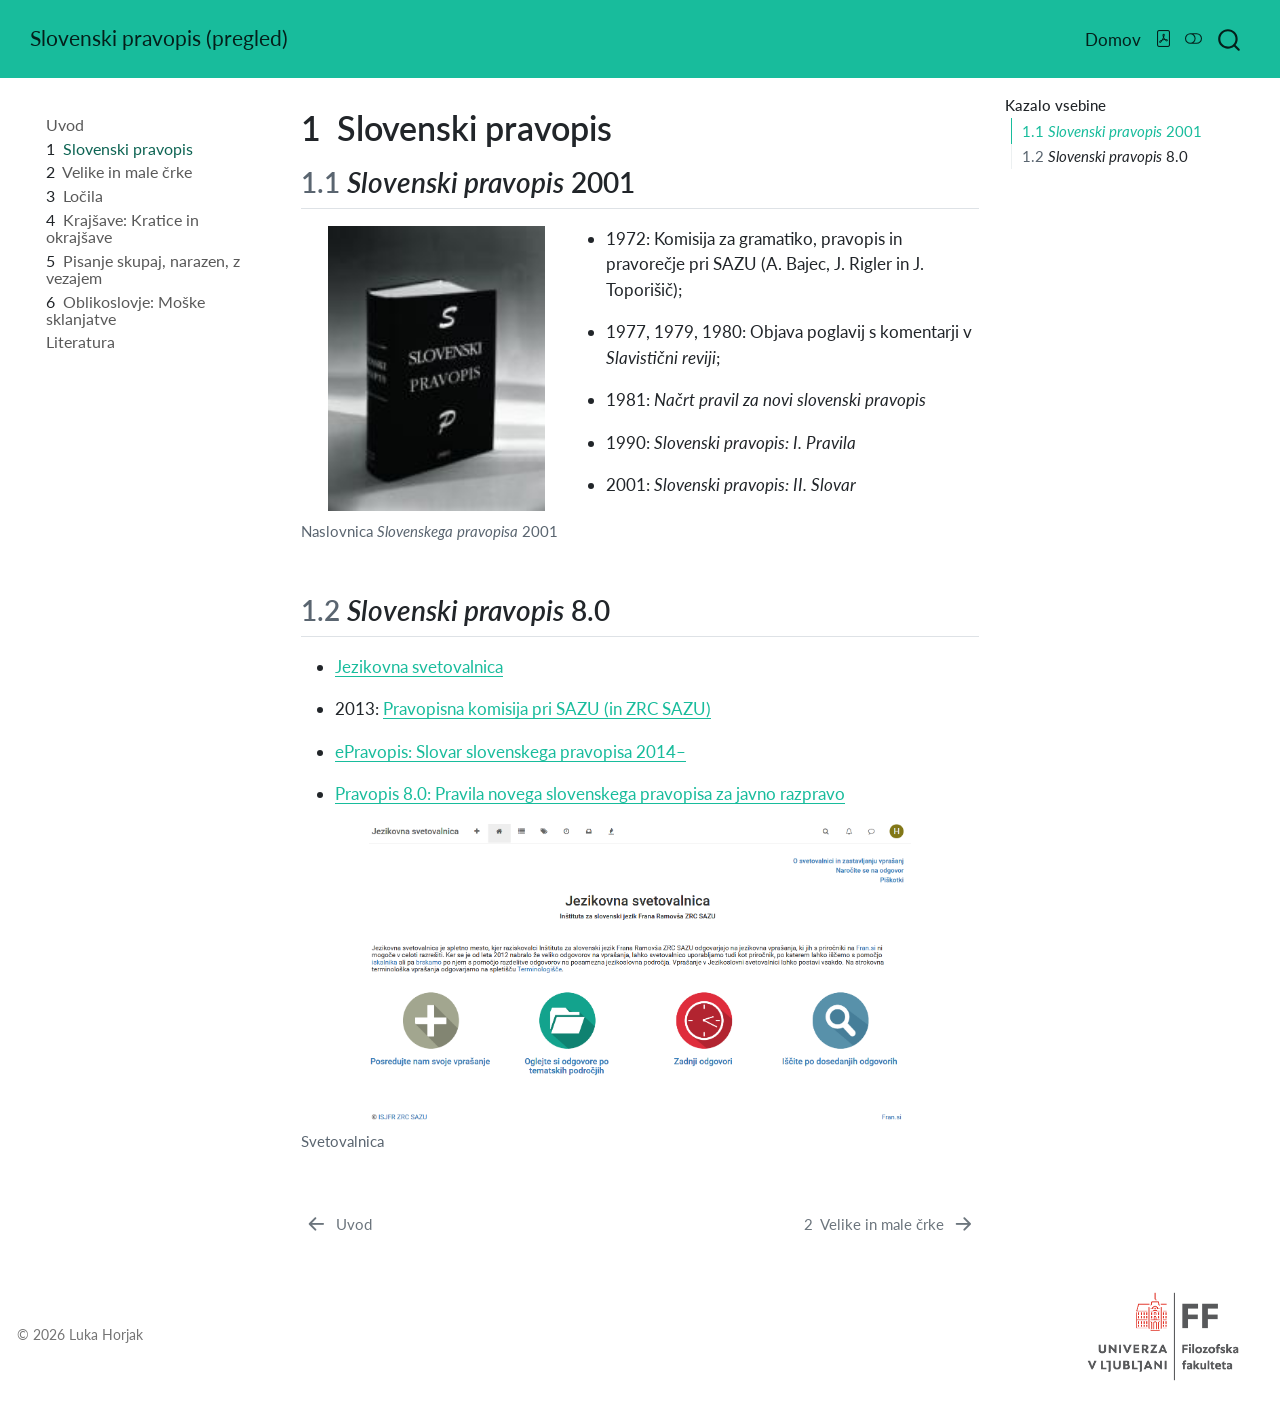
==== commit 4bd4de3b: "Built site for gh-pages" ====
--- a/_1Pravopis1.html
+++ b/_1Pravopis1.html
@@ -346,8 +346,8 @@
     <h2 id="toc-title">Kazalo vsebine</h2>
    
   <ul>
-  <li><a href="#slovenski-pravopis-2001" id="toc-slovenski-pravopis-2001" class="nav-link active" data-scroll-target="#slovenski-pravopis-2001"><span class="header-section-number">1.1</span> Slovenski pravopis 2001</a></li>
-  <li><a href="#slovenski-pravopis-8.0" id="toc-slovenski-pravopis-8.0" class="nav-link" data-scroll-target="#slovenski-pravopis-8.0"><span class="header-section-number">1.2</span> Slovenski pravopis 8.0</a></li>
+  <li><a href="#slovenski-pravopis-2001" id="toc-slovenski-pravopis-2001" class="nav-link active" data-scroll-target="#slovenski-pravopis-2001"><span class="header-section-number">1.1</span> <em>Slovenski pravopis</em> 2001</a></li>
+  <li><a href="#slovenski-pravopis-8.0" id="toc-slovenski-pravopis-8.0" class="nav-link" data-scroll-target="#slovenski-pravopis-8.0"><span class="header-section-number">1.2</span> <em>Slovenski pravopis</em> 8.0</a></li>
   </ul>
 </nav>
     </div>
@@ -375,7 +375,7 @@
 
 
 <section id="slovenski-pravopis-2001" class="level2" data-number="1.1">
-<h2 data-number="1.1" class="anchored" data-anchor-id="slovenski-pravopis-2001"><span class="header-section-number">1.1</span> Slovenski pravopis 2001</h2>
+<h2 data-number="1.1" class="anchored" data-anchor-id="slovenski-pravopis-2001"><span class="header-section-number">1.1</span> <em>Slovenski pravopis</em> 2001</h2>
 <div class="columns">
 <div class="column" style="width:40%;">
 <div class="quarto-figure quarto-figure-center">
@@ -396,7 +396,7 @@
 </div>
 </section>
 <section id="slovenski-pravopis-8.0" class="level2" data-number="1.2">
-<h2 data-number="1.2" class="anchored" data-anchor-id="slovenski-pravopis-8.0"><span class="header-section-number">1.2</span> Slovenski pravopis 8.0</h2>
+<h2 data-number="1.2" class="anchored" data-anchor-id="slovenski-pravopis-8.0"><span class="header-section-number">1.2</span> <em>Slovenski pravopis</em> 8.0</h2>
 <ul>
 <li><p><a href="http://www.fran.si/iskanje?FilteredDictionaryIds=151&amp;View=1&amp;Query=%2A">Jezikovna svetovalnica</a></p></li>
 <li><p>2013: <a href="http://pravopisna-komisija.sazu.si/Domov.aspx">Pravopisna komisija pri SAZU (in ZRC SAZU)</a></p></li>
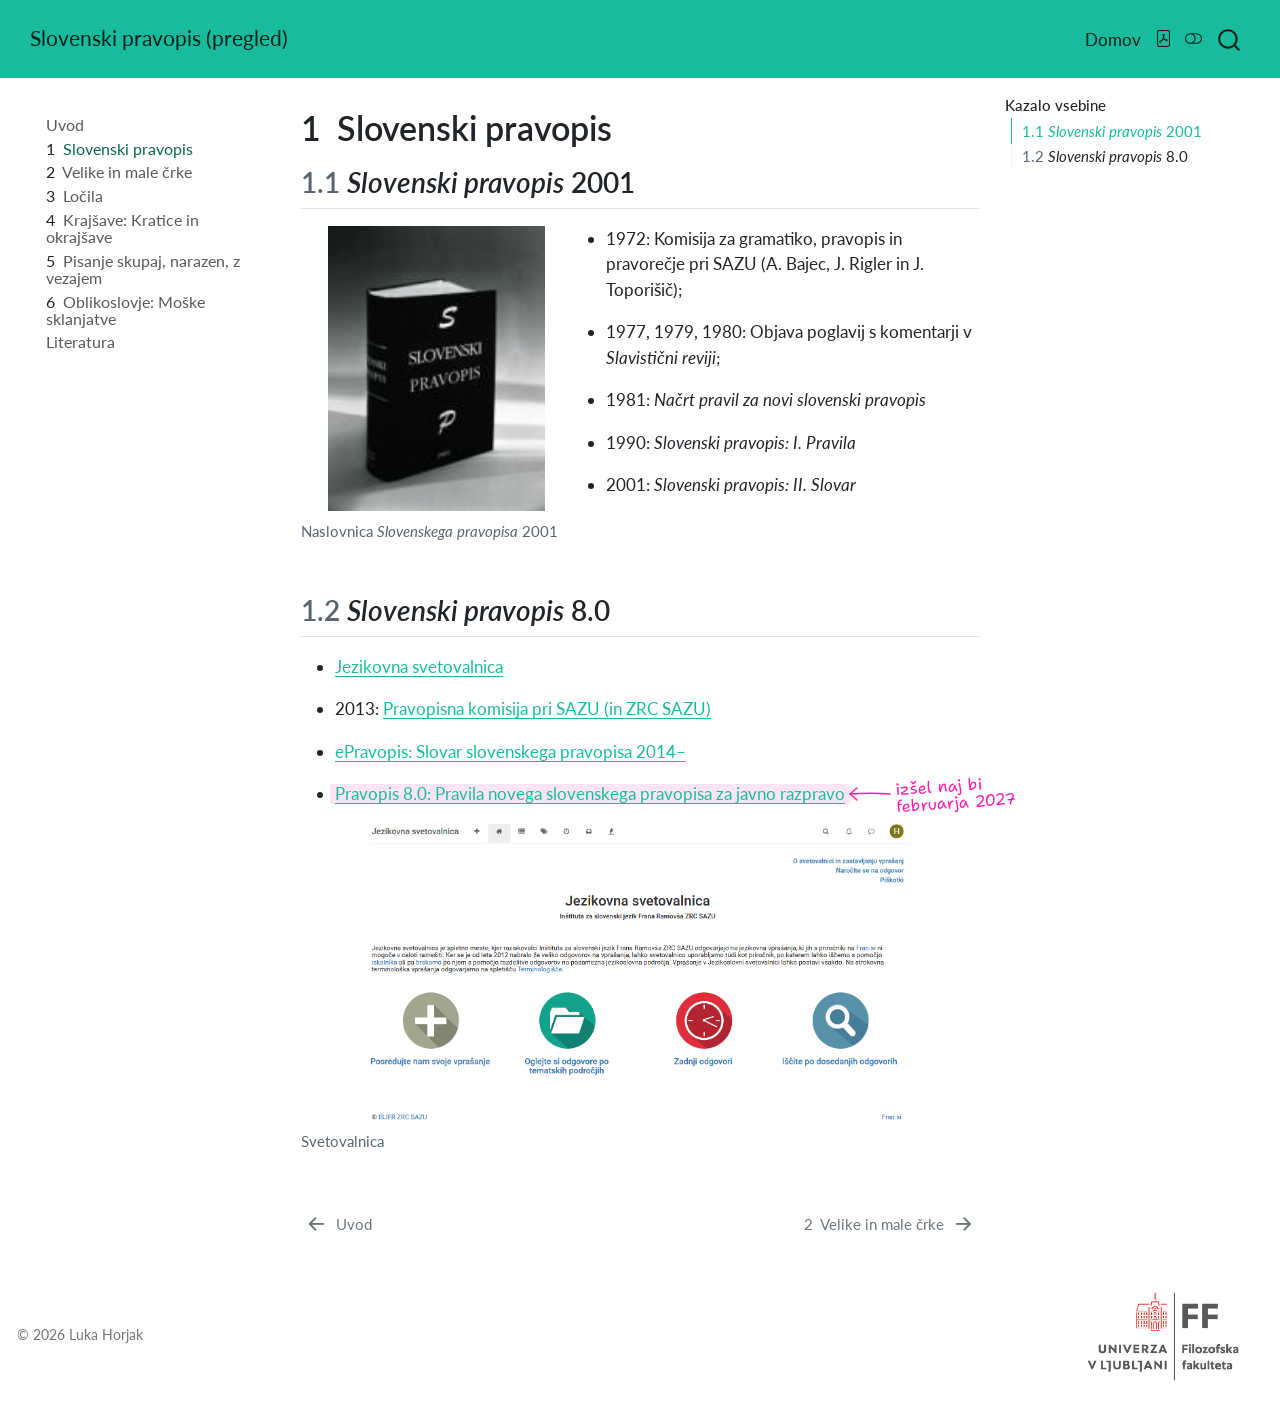
==== commit d39b6147: "Built site for gh-pages" ====
--- a/_1Pravopis1.html
+++ b/_1Pravopis1.html
@@ -76,8 +76,10 @@
     "search-label": "Iskanje"
   }
 }</script>
-
-
+<link href="https://fonts.googleapis.com/css2?family=Shantell+Sans:wght@400;500;600&amp;display=swap" rel="stylesheet">
+
+
+<link rel="stylesheet" href="neat-annotations.css">
 </head>
 
 <body class="nav-sidebar floating nav-fixed quarto-light"><script id="quarto-html-before-body" type="application/javascript">
@@ -401,7 +403,7 @@
 <li><p><a href="http://www.fran.si/iskanje?FilteredDictionaryIds=151&amp;View=1&amp;Query=%2A">Jezikovna svetovalnica</a></p></li>
 <li><p>2013: <a href="http://pravopisna-komisija.sazu.si/Domov.aspx">Pravopisna komisija pri SAZU (in ZRC SAZU)</a></p></li>
 <li><p><a href="http://www.fran.si/iskanje?FilteredDictionaryIds=135&amp;View=1&amp;Query=%2A">ePravopis: Slovar slovenskega pravopisa 2014–</a></p></li>
-<li><p><a href="https://www.fran.si/pravopis8">Pravopis 8.0: Pravila novega slovenskega pravopisa za javno razpravo</a></p></li>
+<li><p><span class="ann ann-w ann-rainbow" data-note="izšel naj bi februarja 2027"><a href="https://www.fran.si/pravopis8">Pravopis 8.0: Pravila novega slovenskega pravopisa za javno razpravo</a></span></p></li>
 </ul>
 <div class="center">
 <div class="quarto-figure quarto-figure-center">
--- a/neat-annotations.css
+++ b/neat-annotations.css
@@ -0,0 +1,163 @@
+/* neat-annotations — neat hand-drawn CSS annotations: arrows + handwritten labels.
+   https://github.com/syabro/neat-annotations · MIT license.
+   Labels look best with the Shantell Sans font (falls back to system cursive). */
+
+.ann {
+  --ann-color: light-dark(#898584, #b8b8bd);
+  --ann-mark: light-dark(
+    color-mix(in oklch, var(--ann-color) 10%, transparent),
+    oklch(from var(--ann-color) l calc(c * 1.35) h / 24%)
+  );
+  --ann-font: 'Shantell Sans', cursive;
+  --ann-target-gap: 5px;
+  --ann-label-gap: 6px;
+  --ann-lower-label-gap: -4px;
+  --ann-label-max-width: 150px;
+  --ann-arrow-x: 0px;
+  --ann-text-x: 0px;
+  --ann-arrow-y: 0px;
+  --ann-text-y: 5px;
+  --ann-rotate: -4deg;
+  position: relative;
+  display: inline-block;
+  overflow: visible;
+  line-height: 1.15;
+  border-radius: 3px;
+  background: var(--ann-mark);
+  box-shadow:
+    -0.3em 0 0 0 var(--ann-mark),
+    0.3em 0 0 0 var(--ann-mark);
+}
+
+.ann::after {
+  content: attr(data-note);
+  position: absolute;
+  z-index: 4;
+  width: max-content;
+  max-width: var(--ann-label-max-width);
+  transform: rotate(var(--ann-rotate));
+  font-family: var(--ann-font);
+  font-size: 0.95rem;
+  font-weight: 400;
+  line-height: 1.05;
+  color: var(--ann-color);
+  opacity: .9;
+  white-space: normal;
+  overflow-wrap: anywhere;
+  pointer-events: none;
+}
+
+.ann::before {
+  content: "";
+  position: absolute;
+  z-index: 3;
+  width: 46px;
+  height: 38px;
+  transform-origin: 50% 50%;
+  -webkit-mask: var(--_ann-arrow-mask) center / contain no-repeat;
+  mask: var(--_ann-arrow-mask) center / contain no-repeat;
+  background: var(--ann-color);
+  opacity: .9;
+  pointer-events: none;
+}
+
+.ann:not([data-note])::before,
+.ann:not([data-note])::after,
+.ann[data-note=""]::before,
+.ann[data-note=""]::after { display: none; }
+
+/* Amber text needs darker contrast, but the highlight uses bright yellow (#ffb000)
+   to avoid a muddy background. color-mix with transparent creates an even marker tint. */
+.ann-amber {
+  --ann-color: light-dark(#b8751a, #f0b45a);
+  --ann-mark: light-dark(
+    color-mix(in oklch, #ffb000 14%, transparent),
+    color-mix(in oklch, #ffb000 22%, transparent)
+  );
+}
+.ann-blue { --ann-color: light-dark(#3b72c4, #78a9ef); }
+.ann-green { --ann-color: light-dark(#2f8f5b, #67c792); }
+.ann-red { --ann-color: light-dark(#c45a38, #ee8a6e); }
+.ann-purple { --ann-color: light-dark(#8657c8, #b998ef); }
+.ann-rainbow {
+  --ann-color: oklch(0.65 0.28 var(--ann-rainbow-hue, 350deg));
+}
+.ann-no-mark { --ann-mark: transparent; }
+
+@property --ann-rainbow-hue {
+  syntax: "<angle>";
+  inherits: false;
+  initial-value: 350deg;
+}
+
+@keyframes ann-rainbow-cycle { to { --ann-rainbow-hue: 710deg; } }
+@media (prefers-reduced-motion: no-preference) {
+  .ann-rainbow { animation: ann-rainbow-cycle 3s linear infinite; }
+}
+
+@media (forced-colors: active) {
+  .ann::before {
+    background: CanvasText;
+    forced-color-adjust: none;
+  }
+}
+
+.ann-n::before {
+  left: calc(50% - 23px + var(--ann-arrow-x));
+  top: calc(100% + var(--ann-target-gap) - 4px + var(--ann-arrow-y));
+  --_ann-arrow-mask: url("data:image/svg+xml,%3Csvg width='46' height='38' viewBox='0 0 46 38' xmlns='http://www.w3.org/2000/svg'%3E%3Cpath d='M23 35 C22 26 22 15 23 4' fill='none' stroke='black' stroke-width='1.5' stroke-linecap='round'/%3E%3Cpath d='M17 10 L23 3 L29 10' fill='none' stroke='black' stroke-width='1.5' stroke-linecap='round' stroke-linejoin='round'/%3E%3C/svg%3E");
+}
+.ann-n::after { left: calc(50% + var(--ann-text-x)); top: calc(100% + var(--ann-target-gap) + 31px + var(--ann-lower-label-gap) + var(--ann-text-y)); transform: translateX(-50%) rotate(var(--ann-rotate)); }
+
+.ann-ne::before {
+  left: calc(50% - 40px + var(--ann-arrow-x));
+  top: calc(100% + var(--ann-target-gap) - 6px + var(--ann-arrow-y));
+  transform: translateX(-10%);
+  --_ann-arrow-mask: url("data:image/svg+xml,%3Csvg width='46' height='38' viewBox='0 0 46 38' xmlns='http://www.w3.org/2000/svg'%3E%3Cpath d='M6 32 C16 30 28 18 40 6' fill='none' stroke='black' stroke-width='1.5' stroke-linecap='round'/%3E%3Cpath d='M30 10 L40 6 L36 16' fill='none' stroke='black' stroke-width='1.5' stroke-linecap='round' stroke-linejoin='round'/%3E%3C/svg%3E");
+}
+.ann-ne::after { left: calc(50% - 34px + var(--ann-text-x)); top: calc(100% + var(--ann-target-gap) + 26px + var(--ann-lower-label-gap) + var(--ann-text-y)); transform: translateX(-60%) rotate(var(--ann-rotate)); }
+
+.ann-e::before {
+  left: calc(-1 * var(--ann-target-gap) - 43px + var(--ann-arrow-x));
+  top: calc(50% - 19px + var(--ann-arrow-y));
+  --_ann-arrow-mask: url("data:image/svg+xml,%3Csvg width='46' height='38' viewBox='0 0 46 38' xmlns='http://www.w3.org/2000/svg'%3E%3Cpath d='M4 19 C15 18 31 18 43 19' fill='none' stroke='black' stroke-width='1.5' stroke-linecap='round'/%3E%3Cpath d='M36 13 L43 19 L36 25' fill='none' stroke='black' stroke-width='1.5' stroke-linecap='round' stroke-linejoin='round'/%3E%3C/svg%3E");
+}
+.ann-e::after { right: calc(100% + var(--ann-target-gap) + 39px + var(--ann-label-gap) - var(--ann-text-x)); top: calc(50% - 5px + var(--ann-text-y)); transform: translateY(-50%) rotate(var(--ann-rotate)); }
+
+.ann-se::before {
+  left: calc(50% - 40px + var(--ann-arrow-x));
+  top: calc(-1 * var(--ann-target-gap) - 32px + var(--ann-arrow-y));
+  transform: translateX(-10%);
+  --_ann-arrow-mask: url("data:image/svg+xml,%3Csvg width='46' height='38' viewBox='0 0 46 38' xmlns='http://www.w3.org/2000/svg'%3E%3Cpath d='M6 6 C16 8 28 20 40 32' fill='none' stroke='black' stroke-width='1.5' stroke-linecap='round'/%3E%3Cpath d='M36 22 L40 32 L30 28' fill='none' stroke='black' stroke-width='1.5' stroke-linecap='round' stroke-linejoin='round'/%3E%3C/svg%3E");
+}
+.ann-se::after { left: calc(50% - 34px + var(--ann-text-x)); bottom: calc(100% + var(--ann-target-gap) + 26px + var(--ann-label-gap) - var(--ann-text-y)); transform: translateX(-60%) rotate(var(--ann-rotate)); }
+
+.ann-s::before {
+  left: calc(50% - 23px + var(--ann-arrow-x));
+  top: calc(-1 * var(--ann-target-gap) - 35px + var(--ann-arrow-y));
+  --_ann-arrow-mask: url("data:image/svg+xml,%3Csvg width='46' height='38' viewBox='0 0 46 38' xmlns='http://www.w3.org/2000/svg'%3E%3Cpath d='M23 4 C22 13 22 24 23 35' fill='none' stroke='black' stroke-width='1.5' stroke-linecap='round'/%3E%3Cpath d='M17 29 L23 36 L29 29' fill='none' stroke='black' stroke-width='1.5' stroke-linecap='round' stroke-linejoin='round'/%3E%3C/svg%3E");
+}
+.ann-s::after { left: calc(50% + var(--ann-text-x)); bottom: calc(100% + var(--ann-target-gap) + 31px + var(--ann-label-gap) - var(--ann-text-y)); transform: translateX(-50%) rotate(var(--ann-rotate)); }
+
+.ann-sw::before {
+  left: calc(50% - 6px + var(--ann-arrow-x));
+  top: calc(-1 * var(--ann-target-gap) - 32px + var(--ann-arrow-y));
+  transform: translateX(10%);
+  --_ann-arrow-mask: url("data:image/svg+xml,%3Csvg width='46' height='38' viewBox='0 0 46 38' xmlns='http://www.w3.org/2000/svg'%3E%3Cpath d='M40 6 C30 8 18 20 6 32' fill='none' stroke='black' stroke-width='1.5' stroke-linecap='round'/%3E%3Cpath d='M10 22 L6 32 L16 28' fill='none' stroke='black' stroke-width='1.5' stroke-linecap='round' stroke-linejoin='round'/%3E%3C/svg%3E");
+}
+.ann-sw::after { left: calc(50% + 34px + var(--ann-text-x)); bottom: calc(100% + var(--ann-target-gap) + 26px + var(--ann-label-gap) - var(--ann-text-y)); transform: translateX(-40%) rotate(var(--ann-rotate)); }
+
+.ann-w::before {
+  left: calc(100% + var(--ann-target-gap) - 3px + var(--ann-arrow-x));
+  top: calc(50% - 19px + var(--ann-arrow-y));
+  --_ann-arrow-mask: url("data:image/svg+xml,%3Csvg width='46' height='38' viewBox='0 0 46 38' xmlns='http://www.w3.org/2000/svg'%3E%3Cpath d='M43 19 C32 18 15 18 3 19' fill='none' stroke='black' stroke-width='1.5' stroke-linecap='round'/%3E%3Cpath d='M10 13 L3 19 L10 25' fill='none' stroke='black' stroke-width='1.5' stroke-linecap='round' stroke-linejoin='round'/%3E%3C/svg%3E");
+}
+.ann-w::after { left: calc(100% + var(--ann-target-gap) + 40px + var(--ann-label-gap) + var(--ann-text-x)); top: calc(50% - 5px + var(--ann-text-y)); transform: translateY(-50%) rotate(var(--ann-rotate)); }
+
+.ann-nw::before {
+  left: calc(50% - 6px + var(--ann-arrow-x));
+  top: calc(100% + var(--ann-target-gap) - 6px + var(--ann-arrow-y));
+  transform: translateX(10%);
+  --_ann-arrow-mask: url("data:image/svg+xml,%3Csvg width='46' height='38' viewBox='0 0 46 38' xmlns='http://www.w3.org/2000/svg'%3E%3Cpath d='M40 32 C30 30 18 18 6 6' fill='none' stroke='black' stroke-width='1.5' stroke-linecap='round'/%3E%3Cpath d='M16 10 L6 6 L10 16' fill='none' stroke='black' stroke-width='1.5' stroke-linecap='round' stroke-linejoin='round'/%3E%3C/svg%3E");
+}
+.ann-nw::after { left: calc(50% + 34px + var(--ann-text-x)); top: calc(100% + var(--ann-target-gap) + 26px + var(--ann-lower-label-gap) + var(--ann-text-y)); transform: translateX(-40%) rotate(var(--ann-rotate)); }
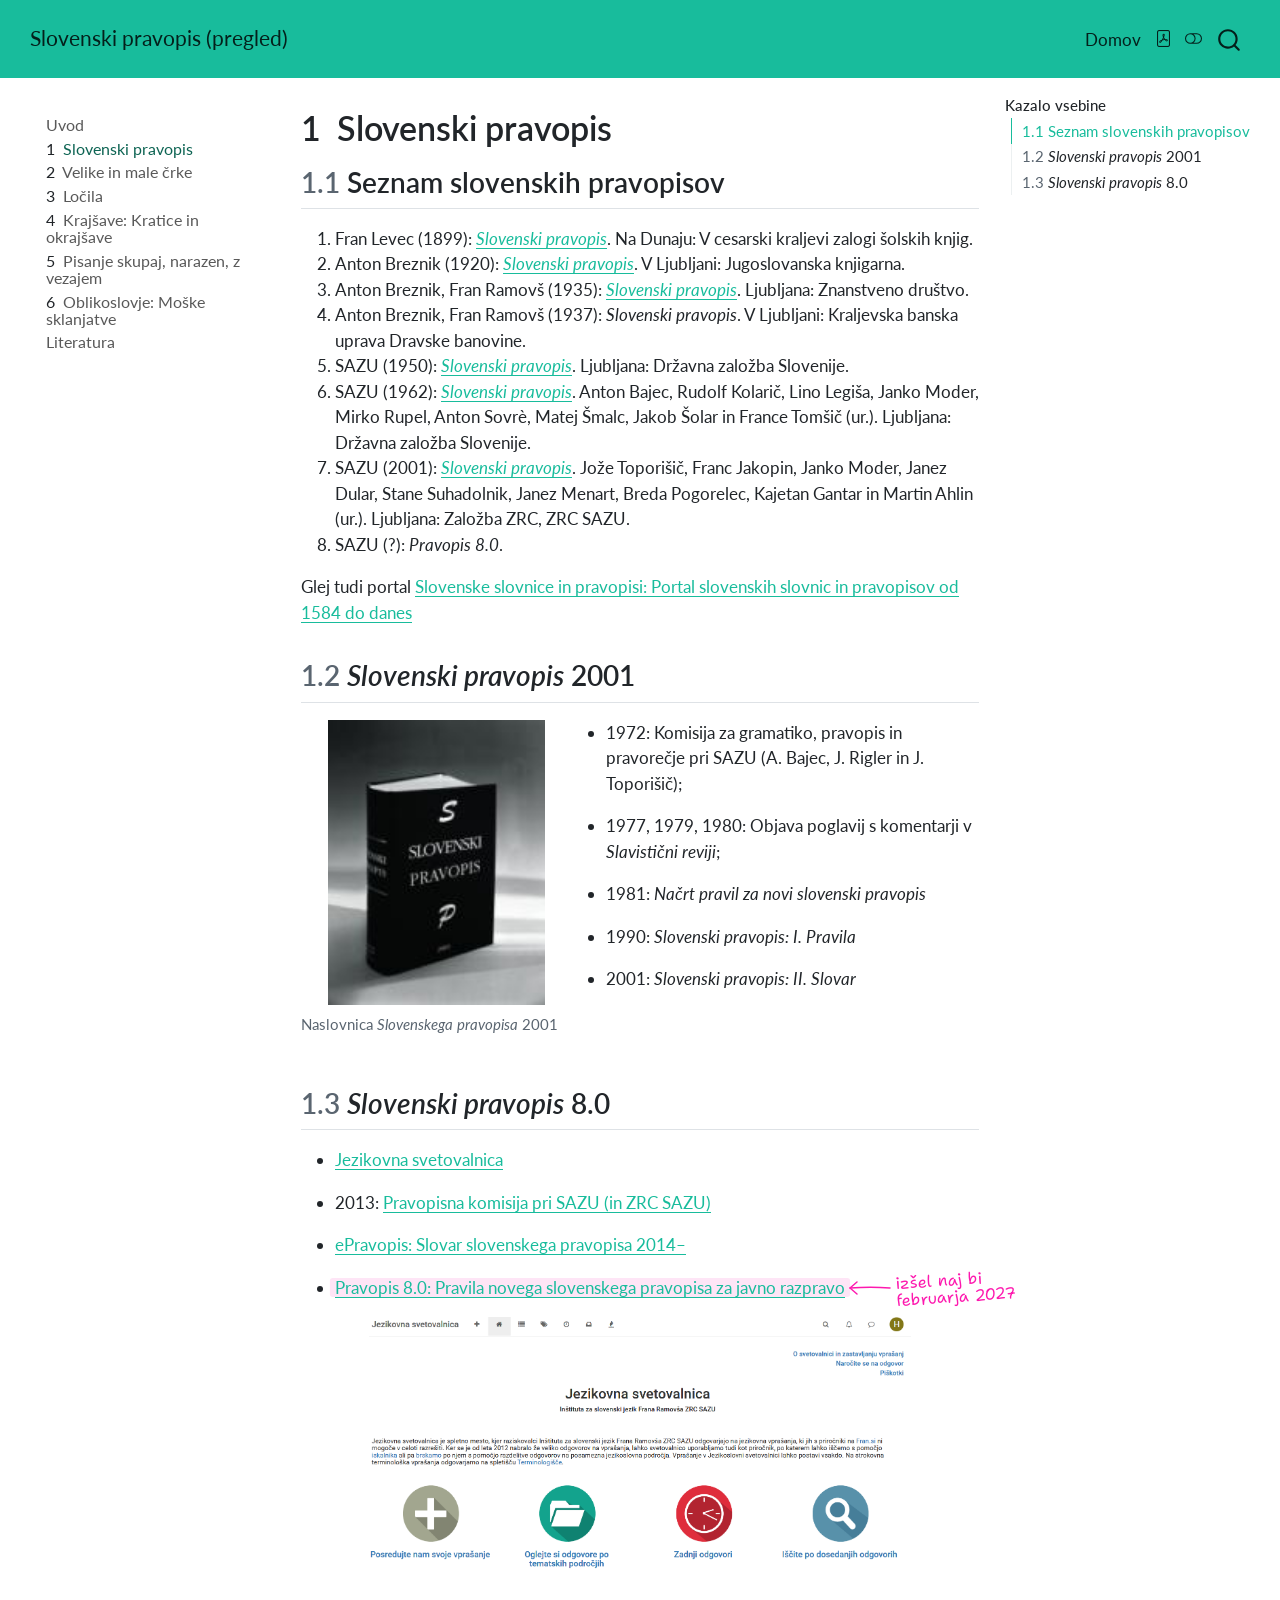
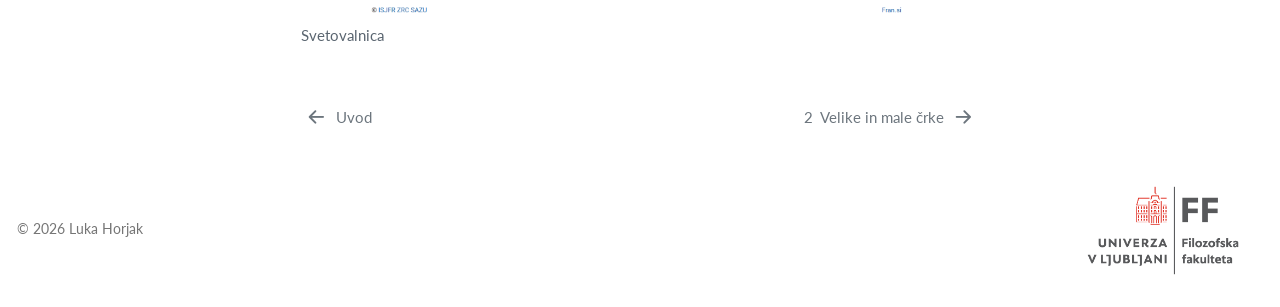
==== commit 52f288a5: "Built site for gh-pages" ====
--- a/_1Pravopis1.html
+++ b/_1Pravopis1.html
@@ -348,8 +348,9 @@
     <h2 id="toc-title">Kazalo vsebine</h2>
    
   <ul>
-  <li><a href="#slovenski-pravopis-2001" id="toc-slovenski-pravopis-2001" class="nav-link active" data-scroll-target="#slovenski-pravopis-2001"><span class="header-section-number">1.1</span> <em>Slovenski pravopis</em> 2001</a></li>
-  <li><a href="#slovenski-pravopis-8.0" id="toc-slovenski-pravopis-8.0" class="nav-link" data-scroll-target="#slovenski-pravopis-8.0"><span class="header-section-number">1.2</span> <em>Slovenski pravopis</em> 8.0</a></li>
+  <li><a href="#seznam-slovenskih-pravopisov" id="toc-seznam-slovenskih-pravopisov" class="nav-link active" data-scroll-target="#seznam-slovenskih-pravopisov"><span class="header-section-number">1.1</span> Seznam slovenskih pravopisov</a></li>
+  <li><a href="#slovenski-pravopis-2001" id="toc-slovenski-pravopis-2001" class="nav-link" data-scroll-target="#slovenski-pravopis-2001"><span class="header-section-number">1.2</span> <em>Slovenski pravopis</em> 2001</a></li>
+  <li><a href="#slovenski-pravopis-8.0" id="toc-slovenski-pravopis-8.0" class="nav-link" data-scroll-target="#slovenski-pravopis-8.0"><span class="header-section-number">1.3</span> <em>Slovenski pravopis</em> 8.0</a></li>
   </ul>
 </nav>
     </div>
@@ -376,8 +377,22 @@
 </header>
 
 
-<section id="slovenski-pravopis-2001" class="level2" data-number="1.1">
-<h2 data-number="1.1" class="anchored" data-anchor-id="slovenski-pravopis-2001"><span class="header-section-number">1.1</span> <em>Slovenski pravopis</em> 2001</h2>
+<section id="seznam-slovenskih-pravopisov" class="level2" data-number="1.1">
+<h2 data-number="1.1" class="anchored" data-anchor-id="seznam-slovenskih-pravopisov"><span class="header-section-number">1.1</span> Seznam slovenskih pravopisov</h2>
+<ol type="1">
+<li>Fran Levec (1899): <a href="https://www.dlib.si/details/URN:NBN:SI:DOC-WLZFZIH4"><em>Slovenski pravopis</em></a>. Na Dunaju: V cesarski kraljevi zalogi šolskih knjig.</li>
+<li>Anton Breznik (1920): <a href="https://www.dlib.si/details/URN:NBN:SI:DOC-KMDWC7XX"><em>Slovenski pravopis</em></a>. V Ljubljani: Jugoslovanska knjigarna.</li>
+<li>Anton Breznik, Fran Ramovš (1935): <a href="https://www.dlib.si/details/URN:NBN:SI:DOC-6CUND6RD"><em>Slovenski pravopis</em></a>. Ljubljana: Znanstveno društvo.</li>
+<li>Anton Breznik, Fran Ramovš (1937): <em>Slovenski pravopis</em>. V Ljubljani: Kraljevska banska uprava Dravske banovine.</li>
+<li>SAZU (1950): <a href="https://www.dlib.si/details/URN:NBN:SI:DOC-U2UFMRIW"><em>Slovenski pravopis</em></a>. Ljubljana: Državna založba Slovenije.</li>
+<li>SAZU (1962): <a href="https://www.dlib.si/details/URN:NBN:SI:DOC-TGFJXHWI"><em>Slovenski pravopis</em></a>. Anton Bajec, Rudolf Kolarič, Lino Legiša, Janko Moder, Mirko Rupel, Anton Sovrè, Matej Šmalc, Jakob Šolar in France Tomšič (ur.). Ljubljana: Državna založba Slovenije.</li>
+<li>SAZU (2001): <a href="https://www.fran.si/iskanje?FilteredDictionaryIds=134&amp;View=1&amp;Query=%2A"><em>Slovenski pravopis</em></a>. Jože Toporišič, Franc Jakopin, Janko Moder, Janez Dular, Stane Suhadolnik, Janez Menart, Breda Pogorelec, Kajetan Gantar in Martin Ahlin (ur.). Ljubljana: Založba ZRC, ZRC SAZU.</li>
+<li>SAZU (?): <em>Pravopis 8.0</em>.</li>
+</ol>
+<p>Glej tudi portal <a href="https://www.fran.si/slovnice-in-pravopisi/">Slovenske slovnice in pravopisi: Portal slovenskih slovnic in pravopisov od 1584 do danes</a></p>
+</section>
+<section id="slovenski-pravopis-2001" class="level2" data-number="1.2">
+<h2 data-number="1.2" class="anchored" data-anchor-id="slovenski-pravopis-2001"><span class="header-section-number">1.2</span> <em>Slovenski pravopis</em> 2001</h2>
 <div class="columns">
 <div class="column" style="width:40%;">
 <div class="quarto-figure quarto-figure-center">
@@ -397,8 +412,8 @@
 </div>
 </div>
 </section>
-<section id="slovenski-pravopis-8.0" class="level2" data-number="1.2">
-<h2 data-number="1.2" class="anchored" data-anchor-id="slovenski-pravopis-8.0"><span class="header-section-number">1.2</span> <em>Slovenski pravopis</em> 8.0</h2>
+<section id="slovenski-pravopis-8.0" class="level2" data-number="1.3">
+<h2 data-number="1.3" class="anchored" data-anchor-id="slovenski-pravopis-8.0"><span class="header-section-number">1.3</span> <em>Slovenski pravopis</em> 8.0</h2>
 <ul>
 <li><p><a href="http://www.fran.si/iskanje?FilteredDictionaryIds=151&amp;View=1&amp;Query=%2A">Jezikovna svetovalnica</a></p></li>
 <li><p>2013: <a href="http://pravopisna-komisija.sazu.si/Domov.aspx">Pravopisna komisija pri SAZU (in ZRC SAZU)</a></p></li>
